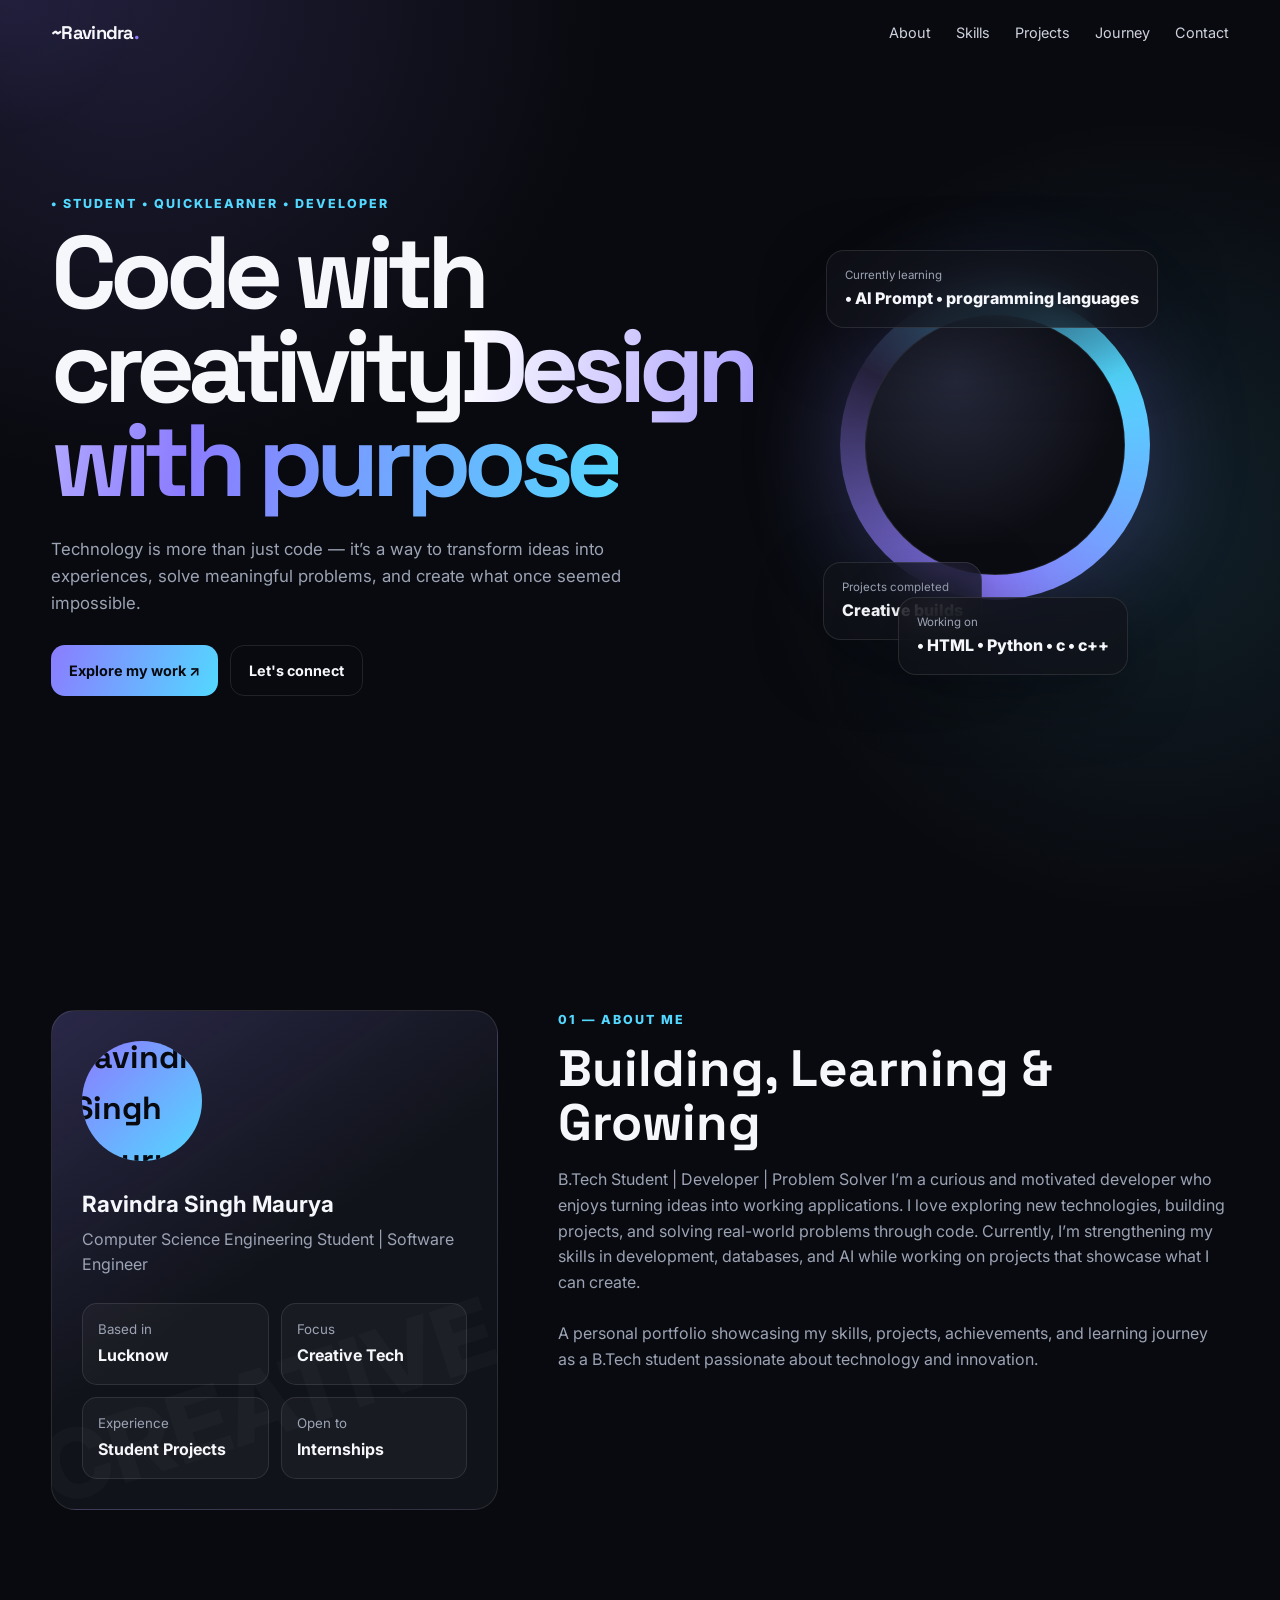
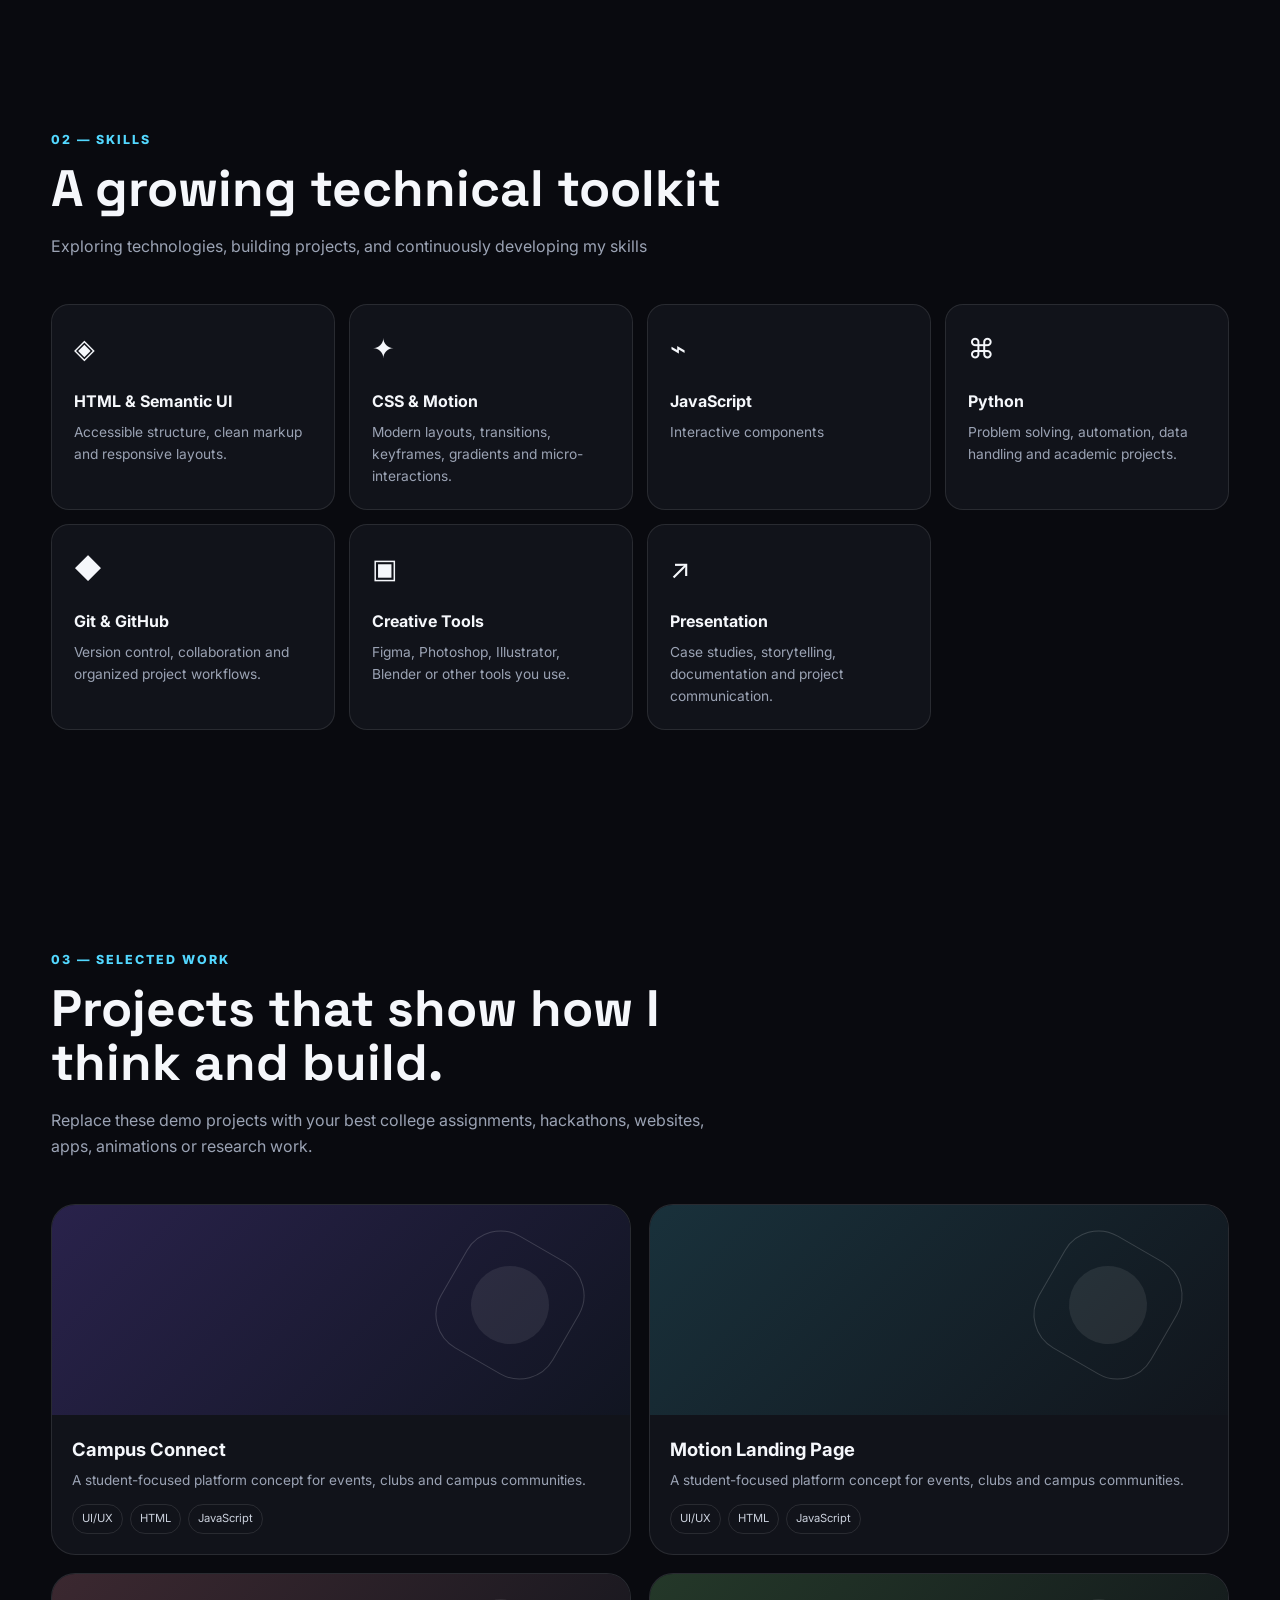
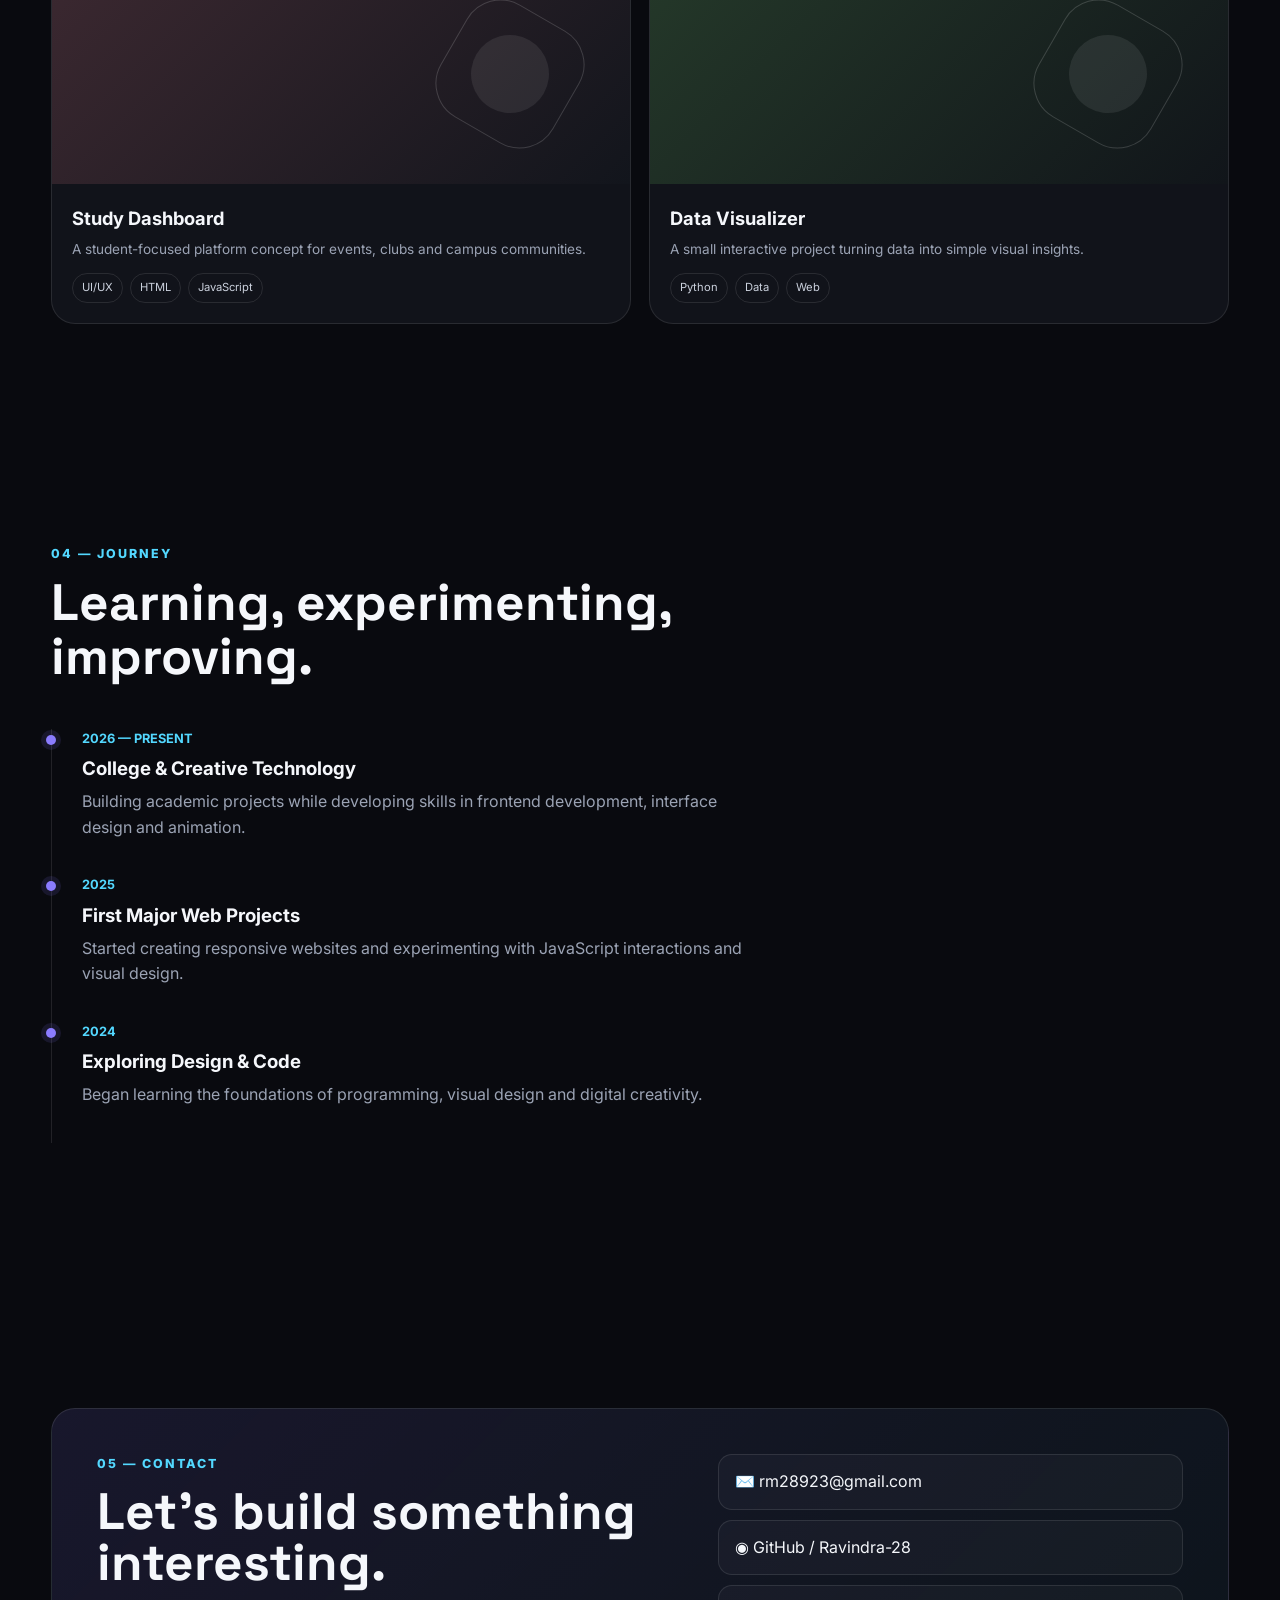
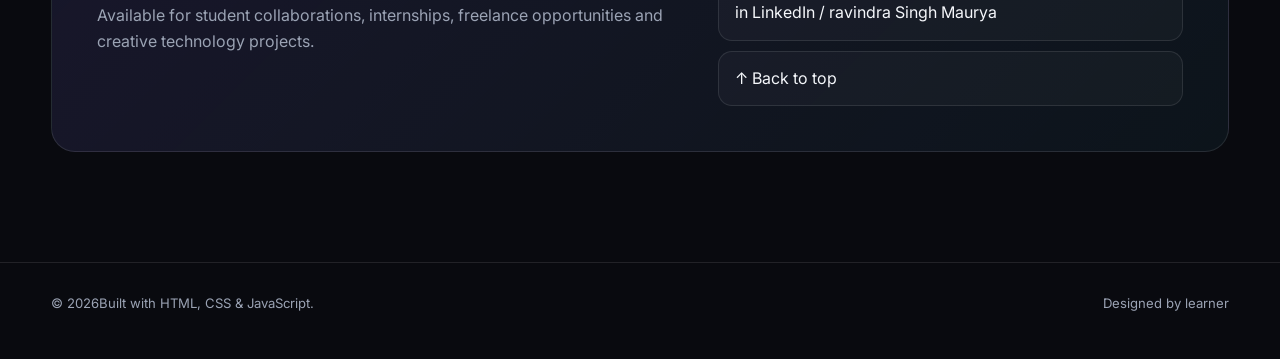
==== MY portfolio.html @ 59e57b1f "Add portfolio page and styles" ====
<!DOCTYPE html>
<html lang="en">
<head>
  <meta charset="UTF-8" />
  <meta name="viewport" content="width=device-width, initial-scale=1.0" />
  <meta name="description" content="Professional student portfolio — creative work, projects, skills, education and contact." />
  <title>~Ravindra</title>

  <!-- Google Fonts -->
  <link rel="preconnect" href="https://fonts.googleapis.com">
  <link rel="preconnect" href="https://fonts.gstatic.com" crossorigin>
  <link href="https://fonts.googleapis.com/css2?family=Inter:wght@400;500;600;700;800&family=Space+Grotesk:wght@500;600;700&display=swap" rel="stylesheet">
  <link rel="stylesheet" href="my_portfolio.css">
</head>

<body>
  <div class="cursor-glow" id="cursorGlow"></div>

  <header id="header">
    <div class="container">
      <nav>
        <a href="#home" class="logo">~Ravindra<span>.</span></a>

        <ul class="nav-links" id="navLinks">
          <li><a href="#about">About</a></li>
          <li><a href="#skills">Skills</a></li>
          <li><a href="#projects">Projects</a></li>
          <li><a href="#journey">Journey</a></li>
          <li><a href="#contact">Contact</a></li>
        </ul>

        <button class="menu-btn" id="menuBtn" aria-label="Open navigation">☰</button>
      </nav>
    </div>
  </header>

  <main>
    <!-- HERO -->
    <section class="hero section" id="home">
      <div class="container hero-grid">
        <div class="reveal">
          <div class="eyebrow">• Student • Quicklearner • Developer</div>
          <h1>Code with creativity<span class="gradient">Design with purpose</span></h1>
          <p class="hero-description">
           Technology is more than just code — 
           it’s a way to transform ideas into experiences, solve meaningful problems, and create what once seemed impossible.
          </p>
          <div class="buttons">
            <a href="#projects" class="btn primary">Explore my work ↗</a>
            <a href="#contact" class="btn">Let's connect</a>
          </div>
        </div>

        <div class="hero-art reveal">
          <div class="orb"></div>

          <div class="floating-card card-one">
            <div class="mini-label">Currently learning</div>
            <div class="mini-value">• AI Prompt • programming languages</div>
          </div>

          <div class="floating-card card-two">
            <div class="mini-label">Projects completed</div>
            <div class="mini-value">Creative builds</div>
          </div>

          <div class="floating-card card-three">
            <div class="mini-label">Working on</div>
            <div class="mini-value">• HTML • Python • c • c++</div>
          </div>
        </div>
      </div>
    </section>

    <!-- ABOUT -->
    <section class="section" id="about">
      <div class="container about-grid">
        <div class="profile-box reveal">
          <div class="avatar">
            <img class="profile-photo" src="portfolio.jpeg" alt="Ravindra Singh Maurya">
          </div>
          <h3>Ravindra Singh Maurya</h3>
          <p>Computer Science Engineering Student | Software Engineer</p>

          <div class="facts">
            <div class="fact">
              <small>Based in</small>
              <strong>Lucknow</strong>
            </div>
            <div class="fact">
              <small>Focus</small>
              <strong>Creative Tech</strong>
            </div>
            <div class="fact">
              <small>Experience</small>
              <strong>Student Projects</strong>
            </div>
            <div class="fact">
              <small>Open to</small>
              <strong>Internships</strong>
            </div>
          </div>
        </div>

        <div class="reveal">
          <div class="eyebrow">01 — About me</div>
          <h2 class="section-title">Building, Learning & Growing</h2>
          <p class="section-copy">
          B.Tech Student | Developer | Problem Solver
          
          I’m a curious and motivated developer who enjoys turning ideas into working applications.
          I love exploring new technologies, building projects, and solving real-world problems through code. 
          Currently, I’m strengthening my skills in development, databases, and 
          AI while working on projects that showcase what I can create.
          </p>
          <br>
          <p class="section-copy">
            A personal portfolio showcasing my skills, projects, achievements, and 
            learning journey as a B.Tech student passionate 
            about technology and innovation.
          </p>
        </div>
      </div>
    </section>

    <!-- SKILLS -->
    <section class="section" id="skills">
      <div class="container">
        <div class="reveal">
          <div class="eyebrow">02 — Skills</div>
          <h2 class="section-title">A growing technical toolkit</h2>
          <p class="section-copy">
           Exploring technologies, building projects, and continuously developing my skills 
          </p>
        </div>

        <div class="skills-grid">
          <div class="skill reveal">
            <div class="skill-icon">◈</div>
            <h3>HTML & Semantic UI</h3>
            <p>Accessible structure, clean markup and responsive layouts.</p>
          </div>
          <div class="skill reveal">
            <div class="skill-icon">✦</div>
            <h3>CSS & Motion</h3>
            <p>Modern layouts, transitions, keyframes, gradients and micro-interactions.</p>
          </div>
          <div class="skill reveal">
            <div class="skill-icon">⌁</div>
            <h3>JavaScript</h3>
            <p>Interactive components</p>
          </div>
          <div class="skill reveal">
            <div class="skill-icon">⌘</div>
            <h3>Python</h3>
            <p>Problem solving, automation, data handling and academic projects.</p>
          </div>
          <div class="skill reveal">
            <div class="skill-icon">◆</div>
            <h3>Git & GitHub</h3>
            <p>Version control, collaboration and organized project workflows.</p>
          </div>
          <div class="skill reveal">
            <div class="skill-icon">▣</div>
            <h3>Creative Tools</h3>
            <p>Figma, Photoshop, Illustrator, Blender or other tools you use.</p>
          </div>
          <div class="skill reveal">
            <div class="skill-icon">↗</div>
            <h3>Presentation</h3>
            <p>Case studies, storytelling, documentation and project communication.</p>
          </div>
        </div>
      </div>
    </section>

    <!-- PROJECTS -->
    <section class="section" id="projects">
      <div class="container">
        <div class="reveal">
          <div class="eyebrow">03 — Selected work</div>
          <h2 class="section-title">Projects that show how I think and build.</h2>
          <p class="section-copy">
            Replace these demo projects with your best college assignments,
            hackathons, websites, apps, animations or research work.
          </p>
        </div>

        <div class="projects">
          <a href="http://ai-study-assistant.site.je/?i=1" target="_blank" rel="noopener" class="project-link">
            <article class="project reveal">
              <div class="project-visual one"><div class="shape"></div></div>
              <div class="project-info">
                <h3>Campus Connect</h3>
                <p>A student-focused platform concept for events, clubs and campus communities.</p>
                <div class="tags"><span class="tag">UI/UX</span><span class="tag">HTML</span><span class="tag">JavaScript</span></div>
              </div>
            </article>
          </a>
          
          <a href="" target="_blank" rel="noopener" class="project-link">
            <article class="project reveal">
              <div class="project-visual two"><div class="shape"></div></div>
              <div class="project-info">
                <h3>Motion Landing Page</h3>
                <p>A student-focused platform concept for events, clubs and campus communities.</p>
                <div class="tags"><span class="tag">UI/UX</span><span class="tag">HTML</span><span class="tag">JavaScript</span></div>
              </div>
            </article>
          </a>

          <a href="" target="_blank" rel="noopener" class="project-link">
            <article class="project reveal">
              <div class="project-visual three"><div class="shape"></div></div>
              <div class="project-info">
                <h3>Study Dashboard</h3>
                <p>A student-focused platform concept for events, clubs and campus communities.</p>
                <div class="tags"><span class="tag">UI/UX</span><span class="tag">HTML</span><span class="tag">JavaScript</span></div>
              </div>
            </article>
          </a>

          <a href="" target="_blank" rel="noopener" class="project-link">
            <article class="project reveal">
              <div class="project-visual four"><div class="shape"></div></div>
              <div class="project-info">
                <h3>Data Visualizer</h3>
                <p>A small interactive project turning data into simple visual insights.</p>
                <div class="tags"><span class="tag">Python</span><span class="tag">Data</span><span class="tag">Web</span></div>
              </div>
            </article>
          </a>
      </div>
    </section>

    <!-- JOURNEY -->
    <section class="section" id="journey">
      <div class="container">
        <div class="reveal">
          <div class="eyebrow">04 — Journey</div>
          <h2 class="section-title">Learning, experimenting, improving.</h2>
        </div>
        
        <div class="timeline">
          <div class="timeline-item reveal">
            <div class="timeline-date">2026 — PRESENT</div>
            <h3>College & Creative Technology</h3>
            <p>Building academic projects while developing skills in frontend development, interface design and animation.</p>
          </div>
          <div class="timeline-item reveal">
            <div class="timeline-date">2025</div>
            <h3>First Major Web Projects</h3>
            <p>Started creating responsive websites and experimenting with JavaScript interactions and visual design.</p>
          </div>
          <div class="timeline-item reveal">
            <div class="timeline-date">2024</div>
            <h3>Exploring Design & Code</h3>
            <p>Began learning the foundations of programming, visual design and digital creativity.</p>
          </div>
        </div>
      </div>
    </section>

    <!-- CONTACT -->
    <section class="section" id="contact">
      <div class="container">
        <div class="contact-box reveal">
          <div>
            <div class="eyebrow">05 — Contact</div>
            <h3>Let's build something interesting.</h3>
            <p>
              Available for student collaborations, internships, freelance
              opportunities and creative technology projects.
            </p>
          </div>

          <div class="contact-links">
            <a class="contact-link" href="mailto:rm28923@gmail.com">✉️ rm28923@gmail.com</a>
            <a class="contact-link" href="https://github.com/Ravindra-28" target="_blank" rel="noopener">◉ GitHub / Ravindra-28</a>
            <a class="contact-link" href="https://linkedin.com/in/ravindra-singh-maurya-13386b411" target="_blank" rel="noopener">in LinkedIn / ravindra Singh Maurya</a>
            <a class="contact-link" href="#home">↑ Back to top</a>
          </div>
        </div>
      </div>
    </section>
  </main>

  <footer>
    <div class="container footer-row">
      <span>© <span id="year"></span>Built with HTML, CSS & JavaScript.</span>
      <span>Designed by learner</span>
    </div>
  </footer>

  <script>
    // Mobile navigation
    const menuBtn = document.getElementById("menuBtn");
    const navLinks = document.getElementById("navLinks");

    menuBtn.addEventListener("click", () => {
      navLinks.classList.toggle("open");
      menuBtn.textContent = navLinks.classList.contains("open") ? "✕" : "☰";
    });

    document.querySelectorAll(".nav-links a").forEach(link => {
      link.addEventListener("click", () => {
        navLinks.classList.remove("open");
        menuBtn.textContent = "☰";
      });
    });

    // Header glass effect
    const header = document.getElementById("header");
    window.addEventListener("scroll", () => {
      header.classList.toggle("scrolled", window.scrollY > 30);
    });

    // Scroll reveal animation
    const observer = new IntersectionObserver((entries) => {
      entries.forEach(entry => {
        if (entry.isIntersecting) {
          entry.target.classList.add("visible");
          observer.unobserve(entry.target);
        }
      });
    }, { threshold: 0.12 });

    document.querySelectorAll(".reveal").forEach(el => observer.observe(el));

    // Dynamic year
    document.getElementById("year").textContent = new Date().getFullYear();

    // Desktop cursor glow
    const glow = document.getElementById("cursorGlow");
    window.addEventListener("pointermove", (event) => {
      glow.style.left = event.clientX + "px";
      glow.style.top = event.clientY + "px";
    });
  </script>
</body>
</html>
---- my_portfolio.css ----
:root {
  --bg: #090a0f;
  --surface: #11131a;
  --surface-2: #171a23;
  --text: #f5f7fb;
  --muted: #9ba3b4;
  --line: rgba(255,255,255,.10);
  --accent: #8b7cff;
  --accent-2: #53d8ff;
  --max: 1180px;
  --radius: 24px;
  --shadow: 0 20px 70px rgba(0,0,0,.30);
}

* { box-sizing: border-box; margin: 0; padding: 0; }
html { scroll-behavior: smooth; }
body {
  font-family: Inter, sans-serif;
  background:
    radial-gradient(circle at 10% 0%, rgba(139,124,255,.16), transparent 30rem),
    radial-gradient(circle at 90% 10%, rgba(83,216,255,.11), transparent 25rem),
    var(--bg);
  color: var(--text);
  line-height: 1.6;
  overflow-x: hidden;
}

a { color: inherit; text-decoration: none; }
img { max-width: 100%; display: block; }
button { font: inherit; }

.container { width: min(92%, var(--max)); margin: auto; }
.section { padding: 110px 0; position: relative; }
.eyebrow {
  color: var(--accent-2);
  font-size: .78rem;
  font-weight: 800;
  letter-spacing: .16em;
  text-transform: uppercase;
  margin-bottom: 12px;
}
.section-title {
  font-family: "Space Grotesk", sans-serif;
  font-size: clamp(2rem, 4vw, 3.5rem);
  line-height: 1.05;
  max-width: 700px;
  margin-bottom: 18px;
}
.section-copy { color: var(--muted); max-width: 680px; }

/* NAV */
header {
  position: fixed;
  top: 0; left: 0; right: 0;
  z-index: 1000;
  padding: 18px 0;
  transition: .3s ease;
}
header.scrolled {
  background: rgba(9,10,15,.78);
  backdrop-filter: blur(18px);
  border-bottom: 1px solid var(--line);
}
nav {
  display: flex;
  align-items: center;
  justify-content: space-between;
  gap: 25px;
}
.logo {
  font-family: "Space Grotesk", sans-serif;
  font-size: 1.15rem;
  font-weight: 700;
  letter-spacing: -.04em;
}
.logo span { color: var(--accent); }
.nav-links {
  display: flex;
  gap: 25px;
  align-items: center;
  list-style: none;
}
.nav-links a {
  color: #cdd2dd;
  font-size: .9rem;
  transition: .25s;
}
.nav-links a:hover { color: white; }
.menu-btn {
  display: none;
  border: 1px solid var(--line);
  background: var(--surface);
  color: white;
  border-radius: 12px;
  padding: 8px 11px;
  cursor: pointer;
}

/* HERO */
.hero {
  min-height: 100vh;
  display: grid;
  place-items: center;
  padding-top: 100px;
  position: relative;
}
.hero-grid {
  display: grid;
  grid-template-columns: 1.15fr .85fr;
  gap: 70px;
  align-items: center;
}
.hero h1 {
  font-family: "Space Grotesk", sans-serif;
  font-size: clamp(3.2rem, 8vw, 7rem);
  line-height: .92;
  letter-spacing: -.07em;
  max-width: 800px;
}
.hero h1 .gradient {
  background: linear-gradient(100deg, #fff, var(--accent), var(--accent-2));
  -webkit-background-clip: text;
  background-clip: text;
  color: transparent;
}
.hero-description {
  color: var(--muted);
  max-width: 620px;
  font-size: 1.05rem;
  margin: 28px 0;
}
.buttons { display: flex; gap: 12px; flex-wrap: wrap; }
.btn {
  border: 1px solid var(--line);
  padding: 13px 18px;
  border-radius: 14px;
  display: inline-flex;
  align-items: center;
  gap: 9px;
  font-weight: 700;
  font-size: .9rem;
  transition: transform .25s, border .25s, background .25s;
}
.btn:hover { transform: translateY(-3px); border-color: rgba(255,255,255,.25); }
.btn.primary {
  color: #08090d;
  background: linear-gradient(110deg, var(--accent), var(--accent-2));
  border: 0;
}

.hero-art {
  min-height: 500px;
  position: relative;
  display: grid;
  place-items: center;
}
.orb {
  width: 310px; height: 310px;
  border-radius: 50%;
  background: conic-gradient(from 180deg, var(--accent), #28233f, var(--accent-2), var(--accent));
  filter: blur(.2px);
  box-shadow: 0 0 100px rgba(139,124,255,.25);
  animation: float 6s ease-in-out infinite;
}
.orb::after {
  content: "";
  position: absolute;
  inset: 25px;
  border-radius: 50%;
  background: radial-gradient(circle at 35% 25%, #25283a, #0c0d13 65%);
  border: 1px solid rgba(255,255,255,.08);
}
.floating-card {
  position: absolute;
  background: rgba(17,19,26,.72);
  backdrop-filter: blur(18px);
  border: 1px solid var(--line);
  box-shadow: var(--shadow);
  border-radius: 18px;
  padding: 15px 18px;
  animation: float 5s ease-in-out infinite reverse;
}
.card-one { top: 55px; right: 10px; }
.card-two { bottom: 55px; left: 0; animation-delay: 1s; }
.card-three { bottom: 20px; right: 40px; animation-delay: 2s; }
.mini-label { color: var(--muted); font-size: .72rem; }
.mini-value { font-weight: 800; margin-top: 2px; }

@keyframes float {
  0%,100% { transform: translateY(0) rotate(0deg); }
  50% { transform: translateY(-14px) rotate(1deg); }
}

/* ABOUT */
.about-grid {
  display: grid;
  grid-template-columns: .8fr 1.2fr;
  gap: 60px;
  align-items: start;
}
.profile-box {
  min-height: 410px;
  border-radius: var(--radius);
  border: 1px solid var(--line);
  background:
    linear-gradient(145deg, rgba(139,124,255,.2), transparent 50%),
    var(--surface);
  padding: 30px;
  position: relative;
  overflow: hidden;
}
.profile-box::before {
  content: "CREATIVE";
  position: absolute;
  font-size: 6rem;
  font-weight: 800;
  color: rgba(255,255,255,.025);
  transform: rotate(-18deg);
  bottom: 30px;
  left: -20px;
}
.avatar {
  width: 120px; height: 120px;
  border-radius: 50%;
  overflow: hidden;
  place-content: center;
  background: linear-gradient(135deg, var(--accent), var(--accent-2));
  display: grid;
  place-items: center;
  color: #090a0f;
  font-family: "Space Grotesk";
  font-size: 2rem;
  font-weight: 800;
  margin-bottom: 25px;
}
.profile-box h3 { font-size: 1.4rem; margin-bottom: 5px; }
.profile-box p { color: var(--muted); }
.facts {
  display: grid;
  grid-template-columns: repeat(2, 1fr);
  gap: 12px;
  margin-top: 25px;
}
.fact {
  padding: 15px;
  background: rgba(255,255,255,.035);
  border: 1px solid var(--line);
  border-radius: 15px;
}
.fact small { display: block; color: var(--muted); }
.fact strong { display: block; margin-top: 3px; }

/* SKILLS */
.skills-grid {
  display: grid;
  grid-template-columns: repeat(4, 1fr);
  gap: 14px;
  margin-top: 45px;
}
.skill {
  padding: 22px;
  border: 1px solid var(--line);
  background: var(--surface);
  border-radius: 18px;
  transition: .3s;
}
.skill:hover { transform: translateY(-6px); background: var(--surface-2); }
.skill-icon { font-size: 1.7rem; margin-bottom: 18px; }
.skill h3 { font-size: 1rem; margin-bottom: 7px; }
.skill p { color: var(--muted); font-size: .86rem; }

/* PROJECTS */
.projects {
  display: grid;
  grid-template-columns: repeat(2, 1fr);
  gap: 18px;
  margin-top: 45px;
}
.project {
  min-height: 330px;
  border-radius: var(--radius);
  overflow: hidden;
  border: 1px solid var(--line);
  background: var(--surface);
  position: relative;
  transition: .35s;
}
.project:hover { transform: translateY(-7px); }
.project-link {
  display: block;
  text-decoration: none;
  color: inherit;
  transition: .35s;
}
.project-link:hover .project {
  transform: translateY(-7px);
}
.project-visual {
  height: 210px;
  padding: 25px;
  position: relative;
  overflow: hidden;
  background: linear-gradient(135deg, #202339, #0e1119);
}
.project-visual.one { background: linear-gradient(135deg, #29224b, #111521); }
.project-visual.two { background: linear-gradient(135deg, #19313b, #11151c); }
.project-visual.three { background: linear-gradient(135deg, #3b2830, #12151c); }
.project-visual.four { background: linear-gradient(135deg, #243829, #11151a); }
.shape {
  position: absolute;
  width: 130px; height: 130px;
  border-radius: 30%;
  border: 1px solid rgba(255,255,255,.16);
  transform: rotate(30deg);
  right: 55px; top: 35px;
  animation: spin 13s linear infinite;
}
.shape::after {
  content: "";
  position: absolute;
  inset: 25px;
  border-radius: 50%;
  background: rgba(255,255,255,.08);
}
@keyframes spin { to { transform: rotate(390deg); } }
.project-info { padding: 20px; }
.project-info h3 { font-size: 1.15rem; margin-bottom: 5px; }
.project-info p { color: var(--muted); font-size: .85rem; }
.tags { display: flex; flex-wrap: wrap; gap: 7px; margin-top: 13px; }
.tag {
  font-size: .7rem;
  color: #cbd1dd;
  border: 1px solid var(--line);
  border-radius: 100px;
  padding: 5px 9px;
}

/* TIMELINE */
.timeline {
  margin-top: 45px;
  border-left: 1px solid var(--line);
  padding-left: 30px;
}
.timeline-item {
  position: relative;
  padding-bottom: 35px;
}
.timeline-item::before {
  content: "";
  width: 10px; height: 10px;
  border-radius: 50%;
  background: var(--accent);
  position: absolute;
  left: -36px;
  top: 6px;
  box-shadow: 0 0 0 5px rgba(139,124,255,.12);
}
.timeline-date { color: var(--accent-2); font-size: .8rem; font-weight: 700; }
.timeline-item h3 { margin: 5px 0; }
.timeline-item p { color: var(--muted); max-width: 680px; }

/* CONTACT */
.contact-box {
  margin-top: 45px;
  padding: 45px;
  border-radius: var(--radius);
  border: 1px solid var(--line);
  background: linear-gradient(135deg, rgba(139,124,255,.12), rgba(83,216,255,.05));
  display: grid;
  grid-template-columns: 1fr .8fr;
  gap: 40px;
}
.contact-box h3 {
  font-family: "Space Grotesk";
  font-size: clamp(2rem, 4vw, 3.5rem);
  line-height: 1;
  margin-bottom: 15px;
}
.contact-box p { color: var(--muted); }
.contact-links { display: grid; gap: 10px; align-content: center; }
.contact-link {
  padding: 14px 16px;
  border: 1px solid var(--line);
  border-radius: 14px;
  background: rgba(255,255,255,.03);
  transition: .25s;
}
.contact-link:hover { background: rgba(255,255,255,.07); transform: translateX(5px); }

footer {
  padding: 30px 0 45px;
  border-top: 1px solid var(--line);
  color: var(--muted);
  font-size: .82rem;
}
.footer-row { display: flex; justify-content: space-between; gap: 20px; }

/* SCROLL REVEAL */
.reveal {
  opacity: 0;
  transform: translateY(28px);
  transition: opacity .8s ease, transform .8s ease;
}
.reveal.visible { opacity: 1; transform: translateY(0); }

/* CURSOR GLOW */
.cursor-glow {
  position: fixed;
  width: 300px; height: 300px;
  border-radius: 50%;
  pointer-events: none;
  background: radial-gradient(circle, rgba(139,124,255,.08), transparent 65%);
  transform: translate(-50%, -50%);
  z-index: -1;
}

@media (max-width: 900px) {
  .hero-grid, .about-grid, .contact-box { grid-template-columns: 1fr; }
  .hero-art { min-height: 390px; }
  .skills-grid { grid-template-columns: repeat(2, 1fr); }
  .projects { grid-template-columns: 1fr; }
}

@media (max-width: 650px) {
  .section { padding: 75px 0; }
  .nav-links {
    display: none;
    position: absolute;
    top: 70px; left: 4%;
    width: 92%;
    flex-direction: column;
    align-items: stretch;
    padding: 18px;
    border: 1px solid var(--line);
    background: rgba(17,19,26,.96);
    backdrop-filter: blur(20px);
    border-radius: 18px;
  }
  .nav-links.open { display: flex; }
  .nav-links a { padding: 10px; }
  .menu-btn { display: block; }
  .hero h1 { font-size: 3.4rem; }
  .orb { width: 230px; height: 230px; }
  .skills-grid { grid-template-columns: 1fr; }
  .facts { grid-template-columns: 1fr; }
  .contact-box { padding: 28px; }
  .footer-row { flex-direction: column; }
}
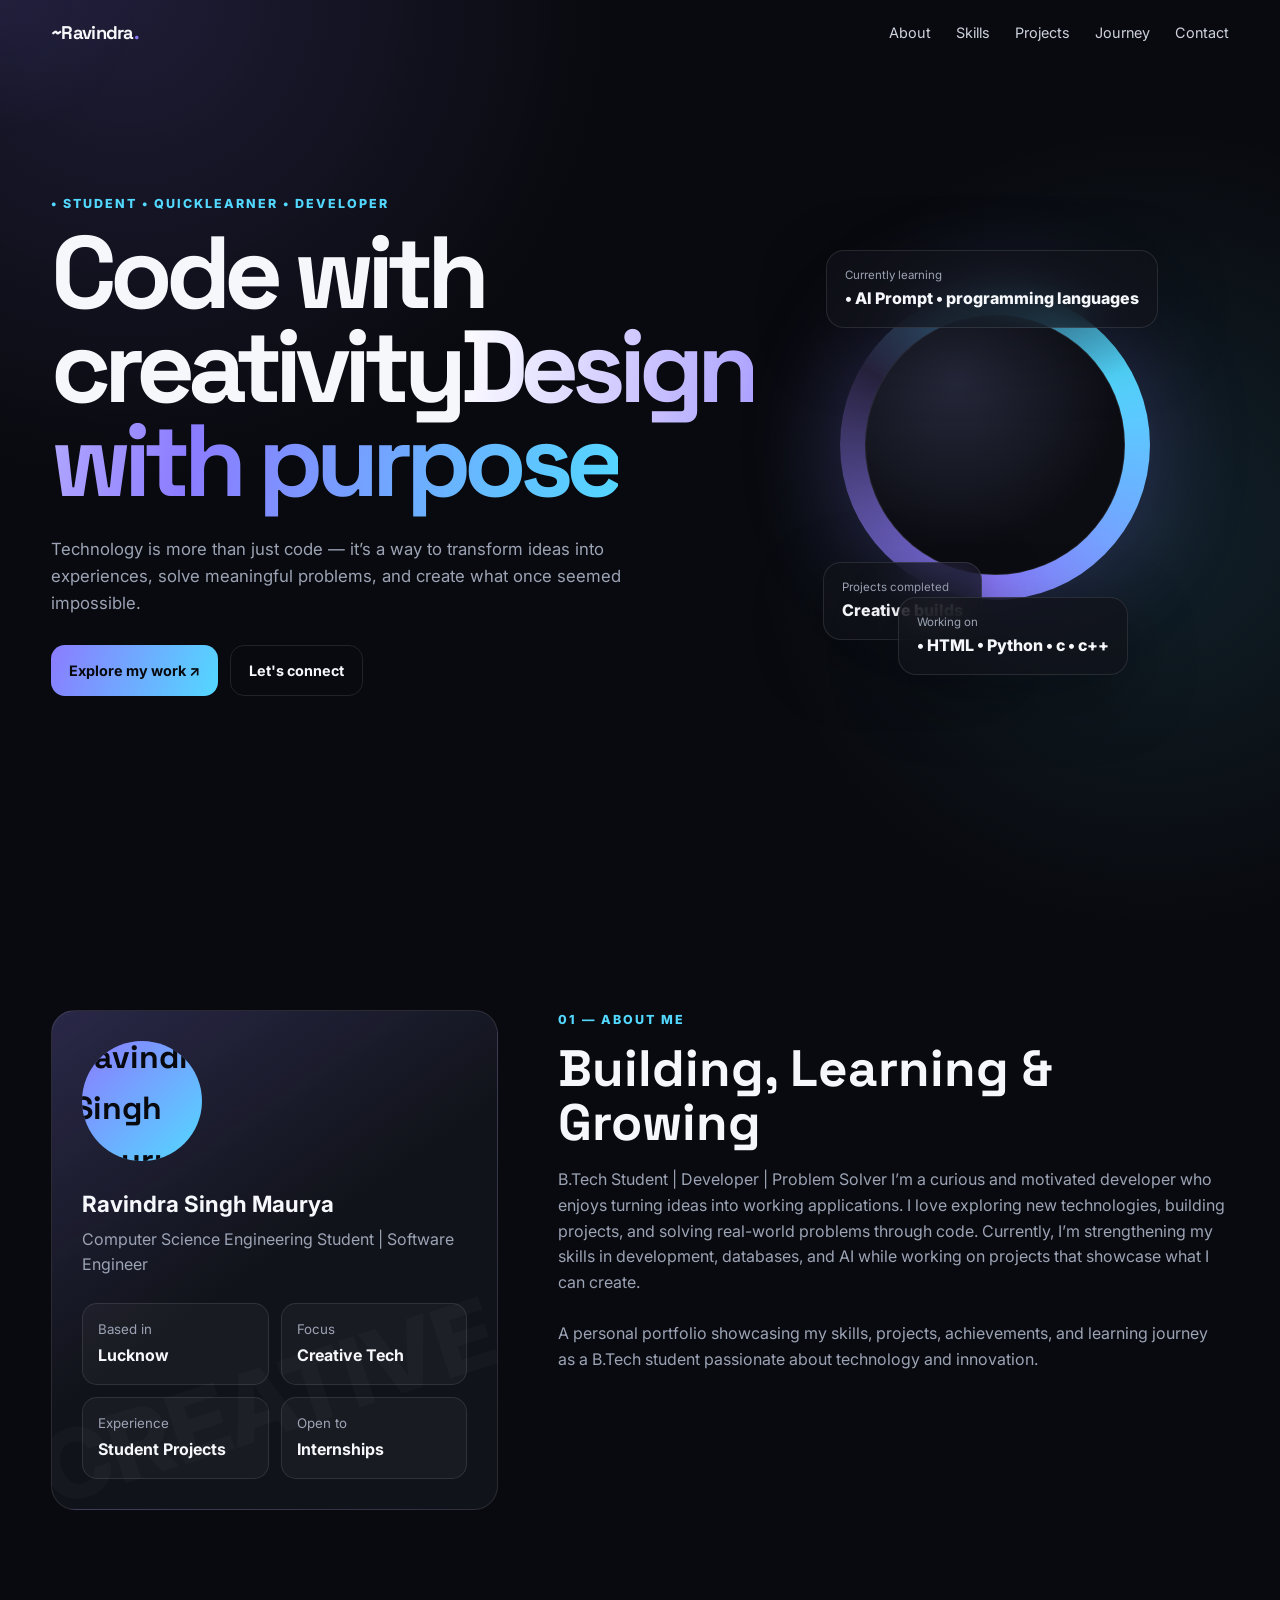
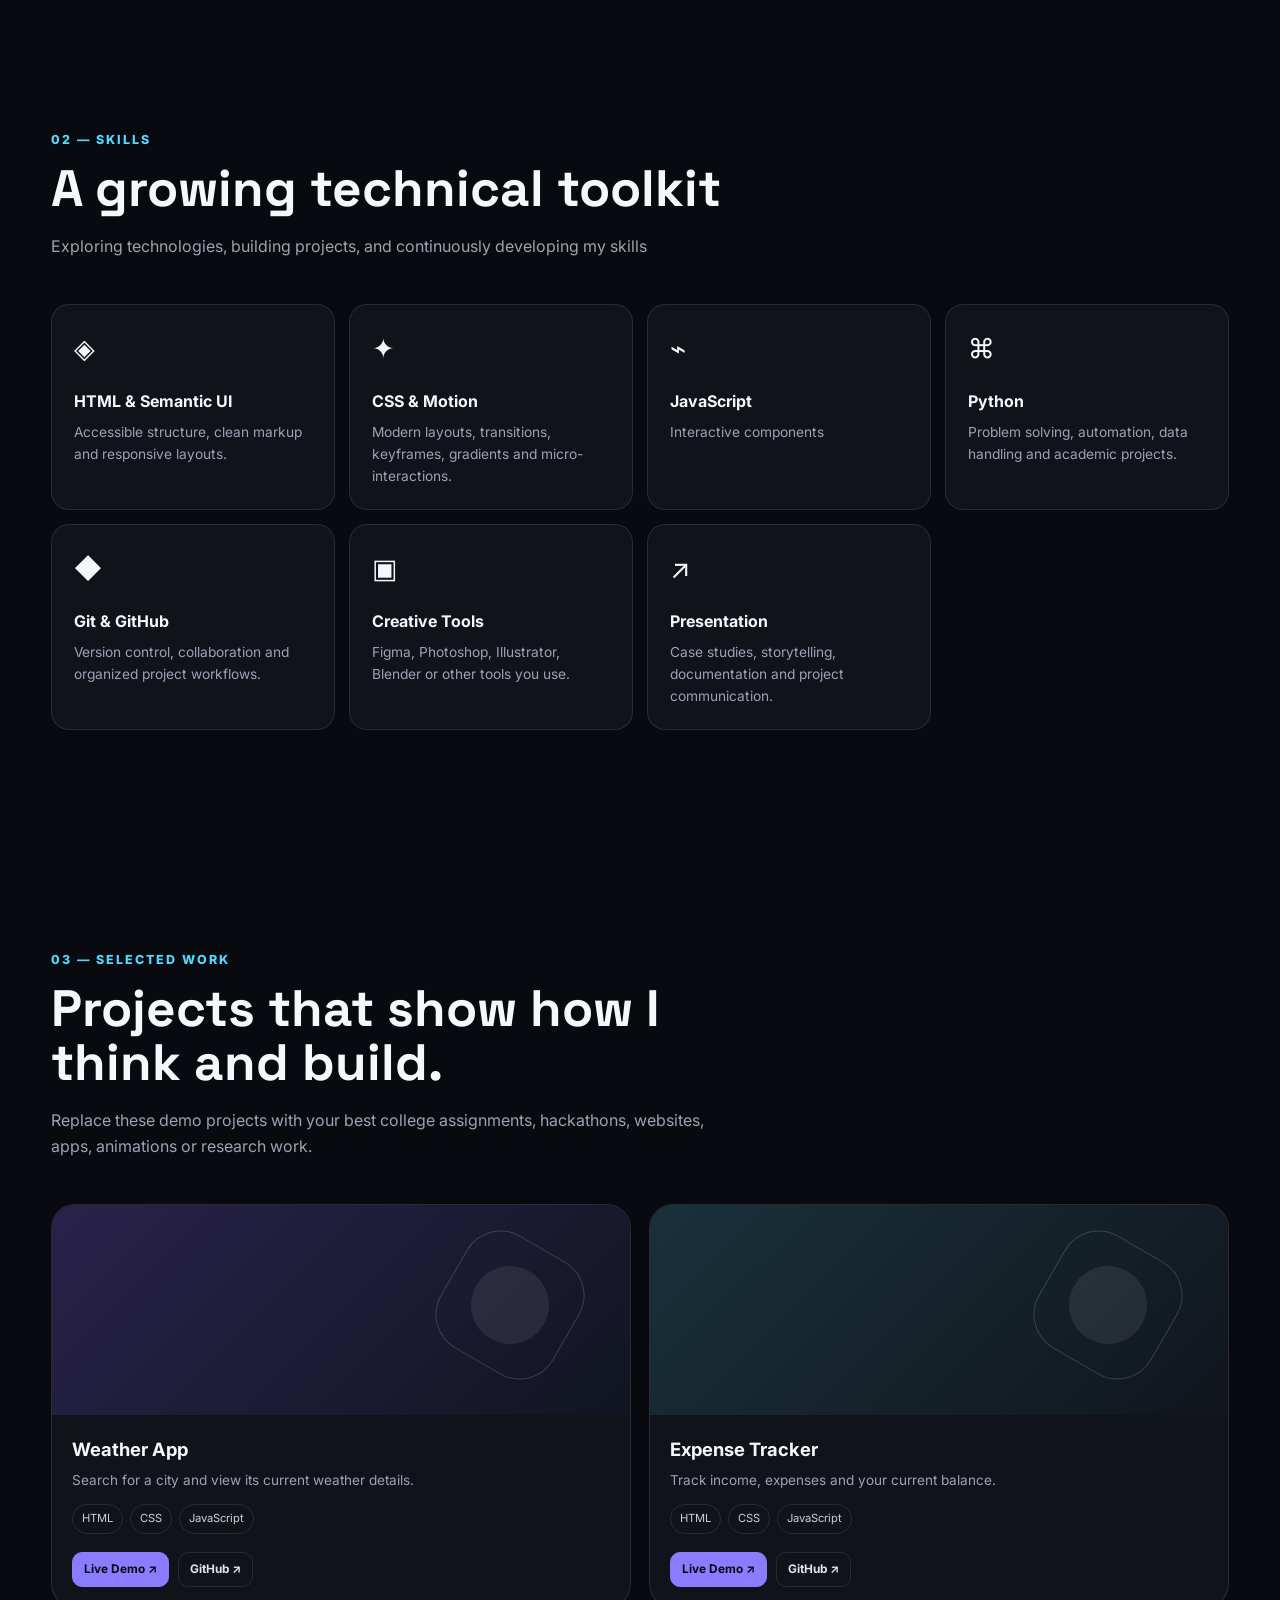
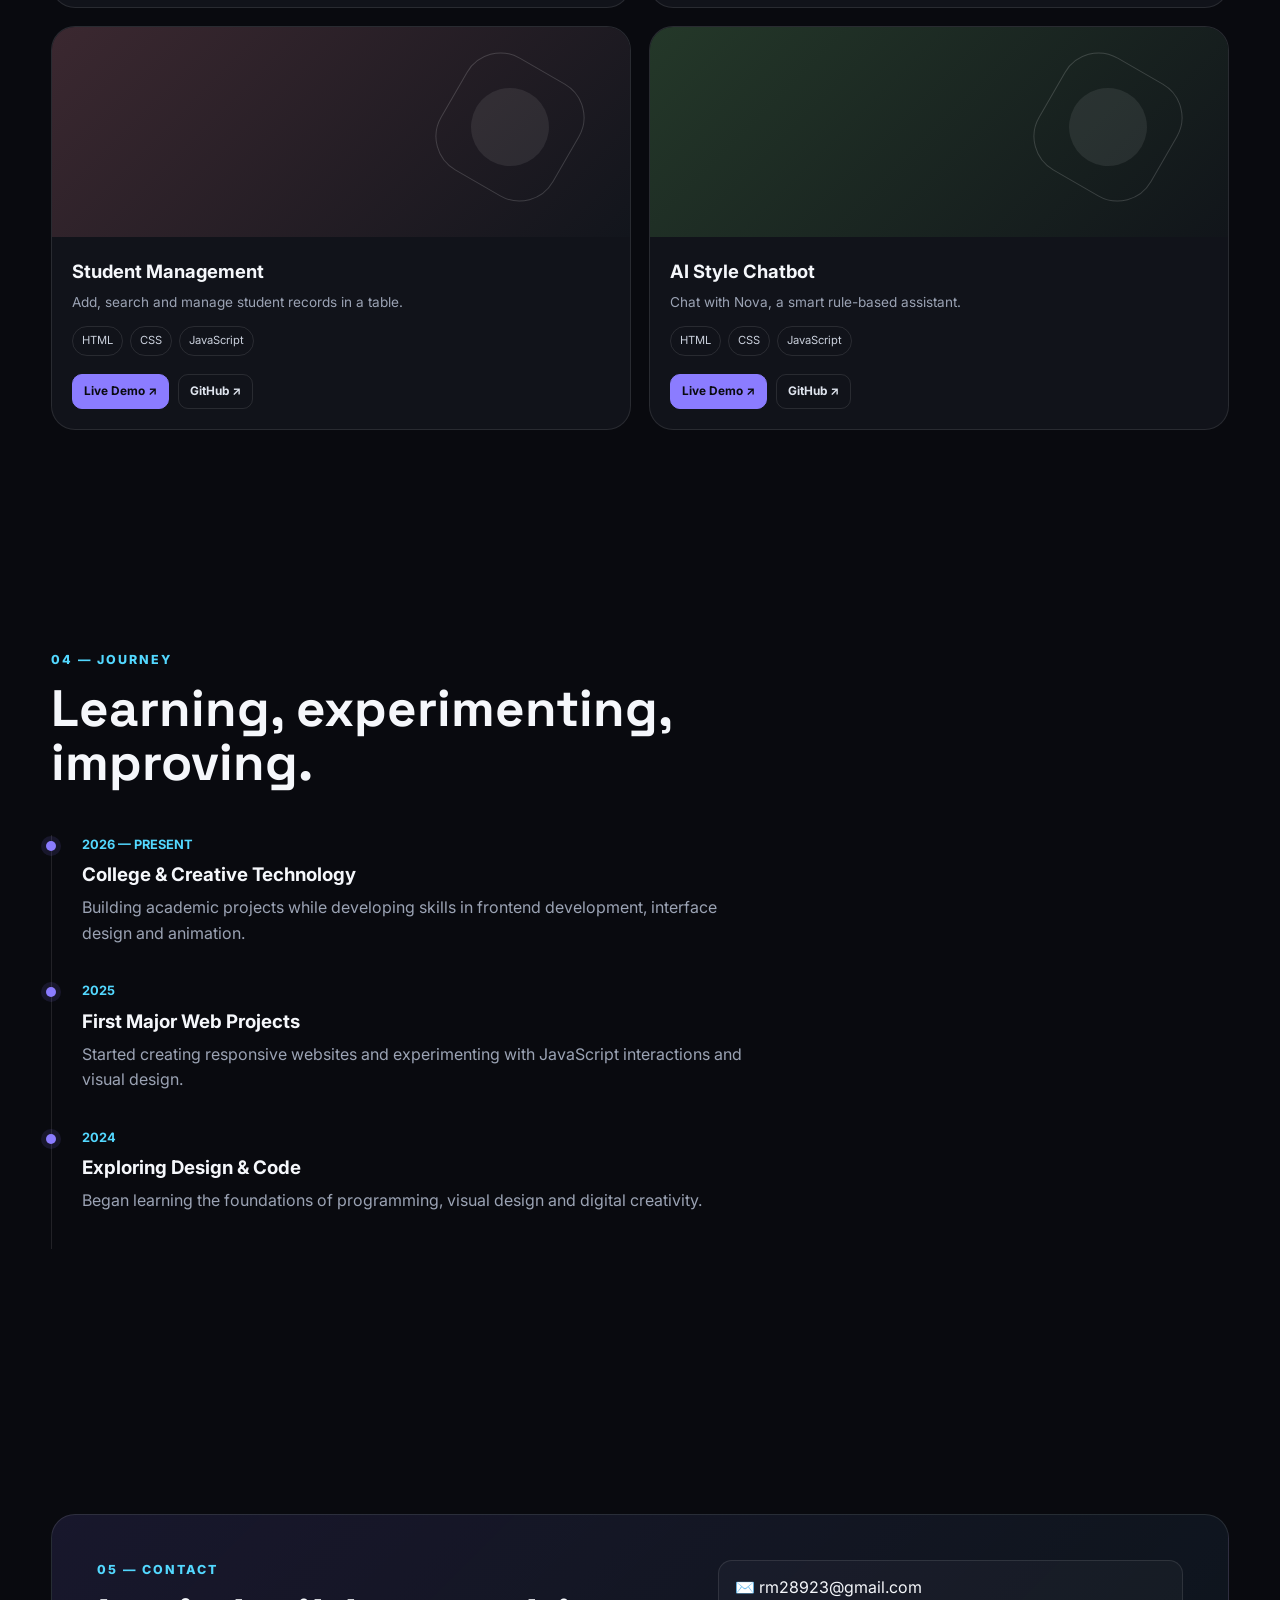
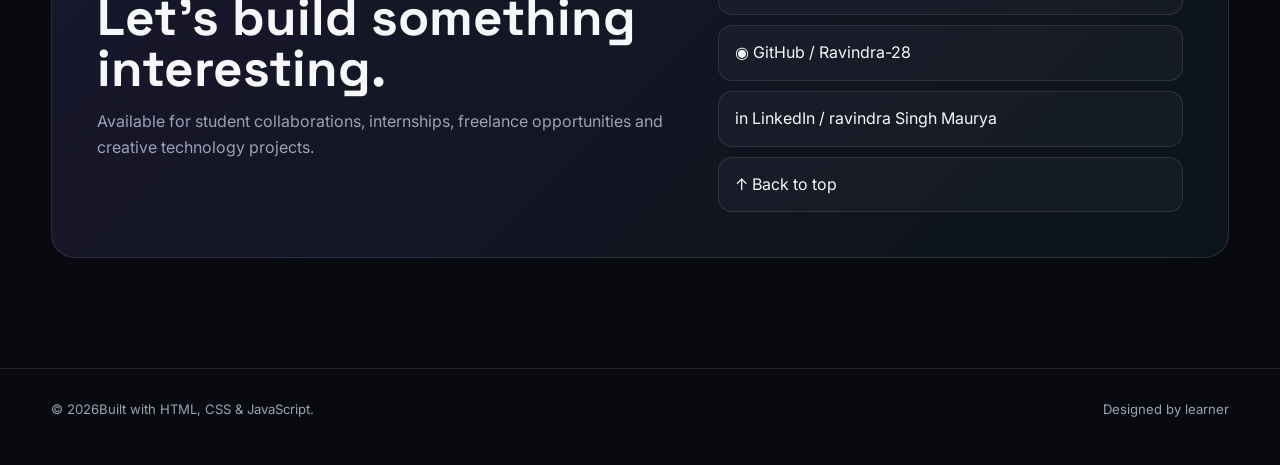
==== commit 951501e1: "Add assignment projects to portfolio" ====
--- a/MY portfolio.html
+++ b/MY portfolio.html
@@ -187,49 +187,57 @@
         </div>
 
         <div class="projects">
-          <a href="http://ai-study-assistant.site.je/?i=1" target="_blank" rel="noopener" class="project-link">
-            <article class="project reveal">
-              <div class="project-visual one"><div class="shape"></div></div>
-              <div class="project-info">
-                <h3>Campus Connect</h3>
-                <p>A student-focused platform concept for events, clubs and campus communities.</p>
-                <div class="tags"><span class="tag">UI/UX</span><span class="tag">HTML</span><span class="tag">JavaScript</span></div>
+          <article class="project reveal">
+            <div class="project-visual one"><div class="shape"></div></div>
+            <div class="project-info">
+              <h3>Weather App</h3>
+              <p>Search for a city and view its current weather details.</p>
+              <div class="tags"><span class="tag">HTML</span><span class="tag">CSS</span><span class="tag">JavaScript</span></div>
+              <div class="project-actions">
+                <a href="assigmesnt/01-weather-app/index.html" target="_blank" rel="noopener" class="project-action primary-action">Live Demo ↗</a>
+                <a href="https://github.com/Ravindra-28" target="_blank" rel="noopener" class="project-action">GitHub ↗</a>
               </div>
-            </article>
-          </a>
-          
-          <a href="" target="_blank" rel="noopener" class="project-link">
-            <article class="project reveal">
-              <div class="project-visual two"><div class="shape"></div></div>
-              <div class="project-info">
-                <h3>Motion Landing Page</h3>
-                <p>A student-focused platform concept for events, clubs and campus communities.</p>
-                <div class="tags"><span class="tag">UI/UX</span><span class="tag">HTML</span><span class="tag">JavaScript</span></div>
+            </div>
+          </article>
+
+          <article class="project reveal">
+            <div class="project-visual two"><div class="shape"></div></div>
+            <div class="project-info">
+              <h3>Expense Tracker</h3>
+              <p>Track income, expenses and your current balance.</p>
+              <div class="tags"><span class="tag">HTML</span><span class="tag">CSS</span><span class="tag">JavaScript</span></div>
+              <div class="project-actions">
+                <a href="assigmesnt/02-expense-tracker/index.html" target="_blank" rel="noopener" class="project-action primary-action">Live Demo ↗</a>
+                <a href="https://github.com/Ravindra-28" target="_blank" rel="noopener" class="project-action">GitHub ↗</a>
               </div>
-            </article>
-          </a>
-
-          <a href="" target="_blank" rel="noopener" class="project-link">
-            <article class="project reveal">
-              <div class="project-visual three"><div class="shape"></div></div>
-              <div class="project-info">
-                <h3>Study Dashboard</h3>
-                <p>A student-focused platform concept for events, clubs and campus communities.</p>
-                <div class="tags"><span class="tag">UI/UX</span><span class="tag">HTML</span><span class="tag">JavaScript</span></div>
+            </div>
+          </article>
+
+          <article class="project reveal">
+            <div class="project-visual three"><div class="shape"></div></div>
+            <div class="project-info">
+              <h3>Student Management</h3>
+              <p>Add, search and manage student records in a table.</p>
+              <div class="tags"><span class="tag">HTML</span><span class="tag">CSS</span><span class="tag">JavaScript</span></div>
+              <div class="project-actions">
+                <a href="assigmesnt/03-student-management/index.html" target="_blank" rel="noopener" class="project-action primary-action">Live Demo ↗</a>
+                <a href="https://github.com/Ravindra-28" target="_blank" rel="noopener" class="project-action">GitHub ↗</a>
               </div>
-            </article>
-          </a>
-
-          <a href="" target="_blank" rel="noopener" class="project-link">
-            <article class="project reveal">
-              <div class="project-visual four"><div class="shape"></div></div>
-              <div class="project-info">
-                <h3>Data Visualizer</h3>
-                <p>A small interactive project turning data into simple visual insights.</p>
-                <div class="tags"><span class="tag">Python</span><span class="tag">Data</span><span class="tag">Web</span></div>
+            </div>
+          </article>
+
+          <article class="project reveal">
+            <div class="project-visual four"><div class="shape"></div></div>
+            <div class="project-info">
+              <h3>AI Style Chatbot</h3>
+              <p>Chat with Nova, a smart rule-based assistant.</p>
+              <div class="tags"><span class="tag">HTML</span><span class="tag">CSS</span><span class="tag">JavaScript</span></div>
+              <div class="project-actions">
+                <a href="assigmesnt/04-ai-chatbot/index.html" target="_blank" rel="noopener" class="project-action primary-action">Live Demo ↗</a>
+                <a href="https://github.com/Ravindra-28" target="_blank" rel="noopener" class="project-action">GitHub ↗</a>
               </div>
-            </article>
-          </a>
+            </div>
+          </article>
       </div>
     </section>
 
--- a/my_portfolio.css
+++ b/my_portfolio.css
@@ -286,15 +286,7 @@
   transition: .35s;
 }
 .project:hover { transform: translateY(-7px); }
-.project-link {
-  display: block;
-  text-decoration: none;
-  color: inherit;
-  transition: .35s;
-}
-.project-link:hover .project {
-  transform: translateY(-7px);
-}
+.project-link { display: block; color: inherit; }
 .project-visual {
   height: 210px;
   padding: 25px;
@@ -334,6 +326,18 @@
   border-radius: 100px;
   padding: 5px 9px;
 }
+.project-actions { display: flex; gap: 9px; flex-wrap: wrap; margin-top: 18px; }
+.project-action {
+  border: 1px solid var(--line);
+  border-radius: 10px;
+  padding: 7px 11px;
+  color: #dfe4ee;
+  font-size: .74rem;
+  font-weight: 700;
+  transition: .25s;
+}
+.project-action:hover { border-color: var(--accent-2); color: white; transform: translateY(-2px); }
+.project-action.primary-action { background: var(--accent); border-color: var(--accent); color: #090a0f; }
 
 /* TIMELINE */
 .timeline {
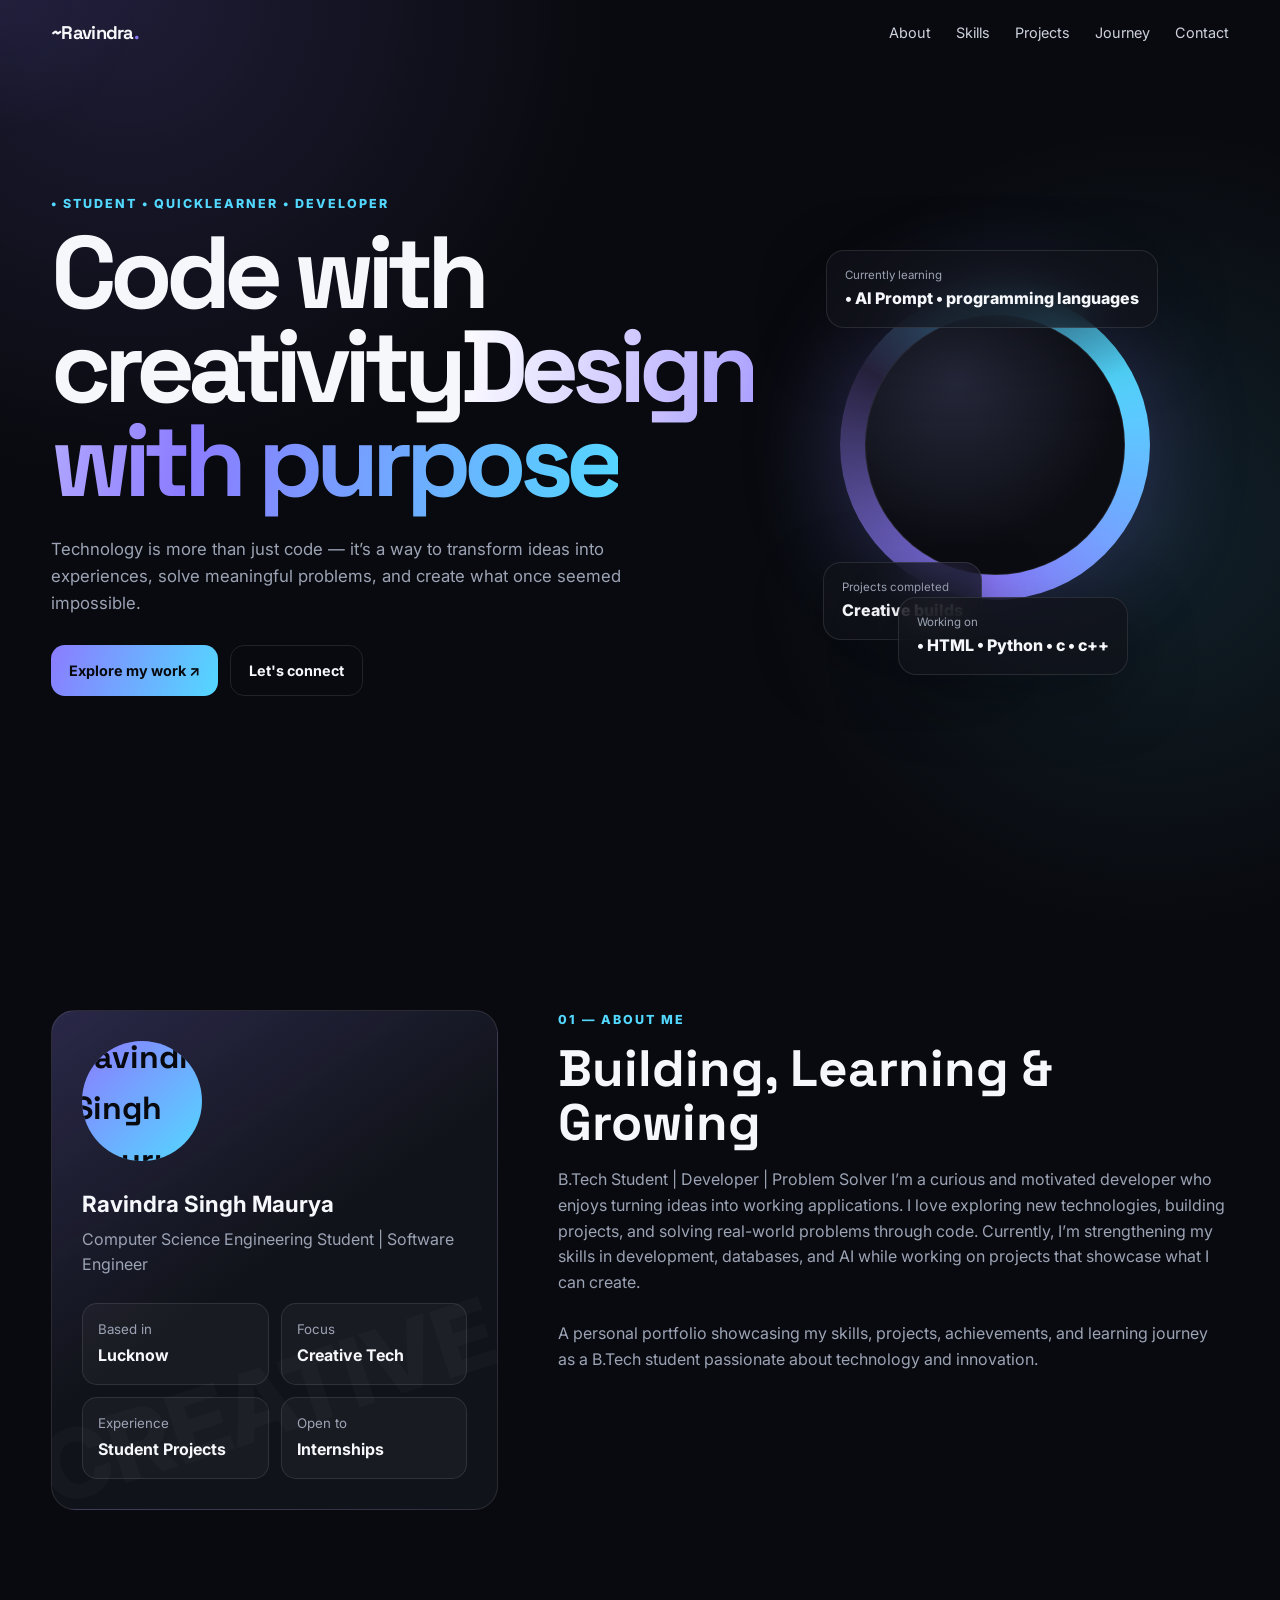
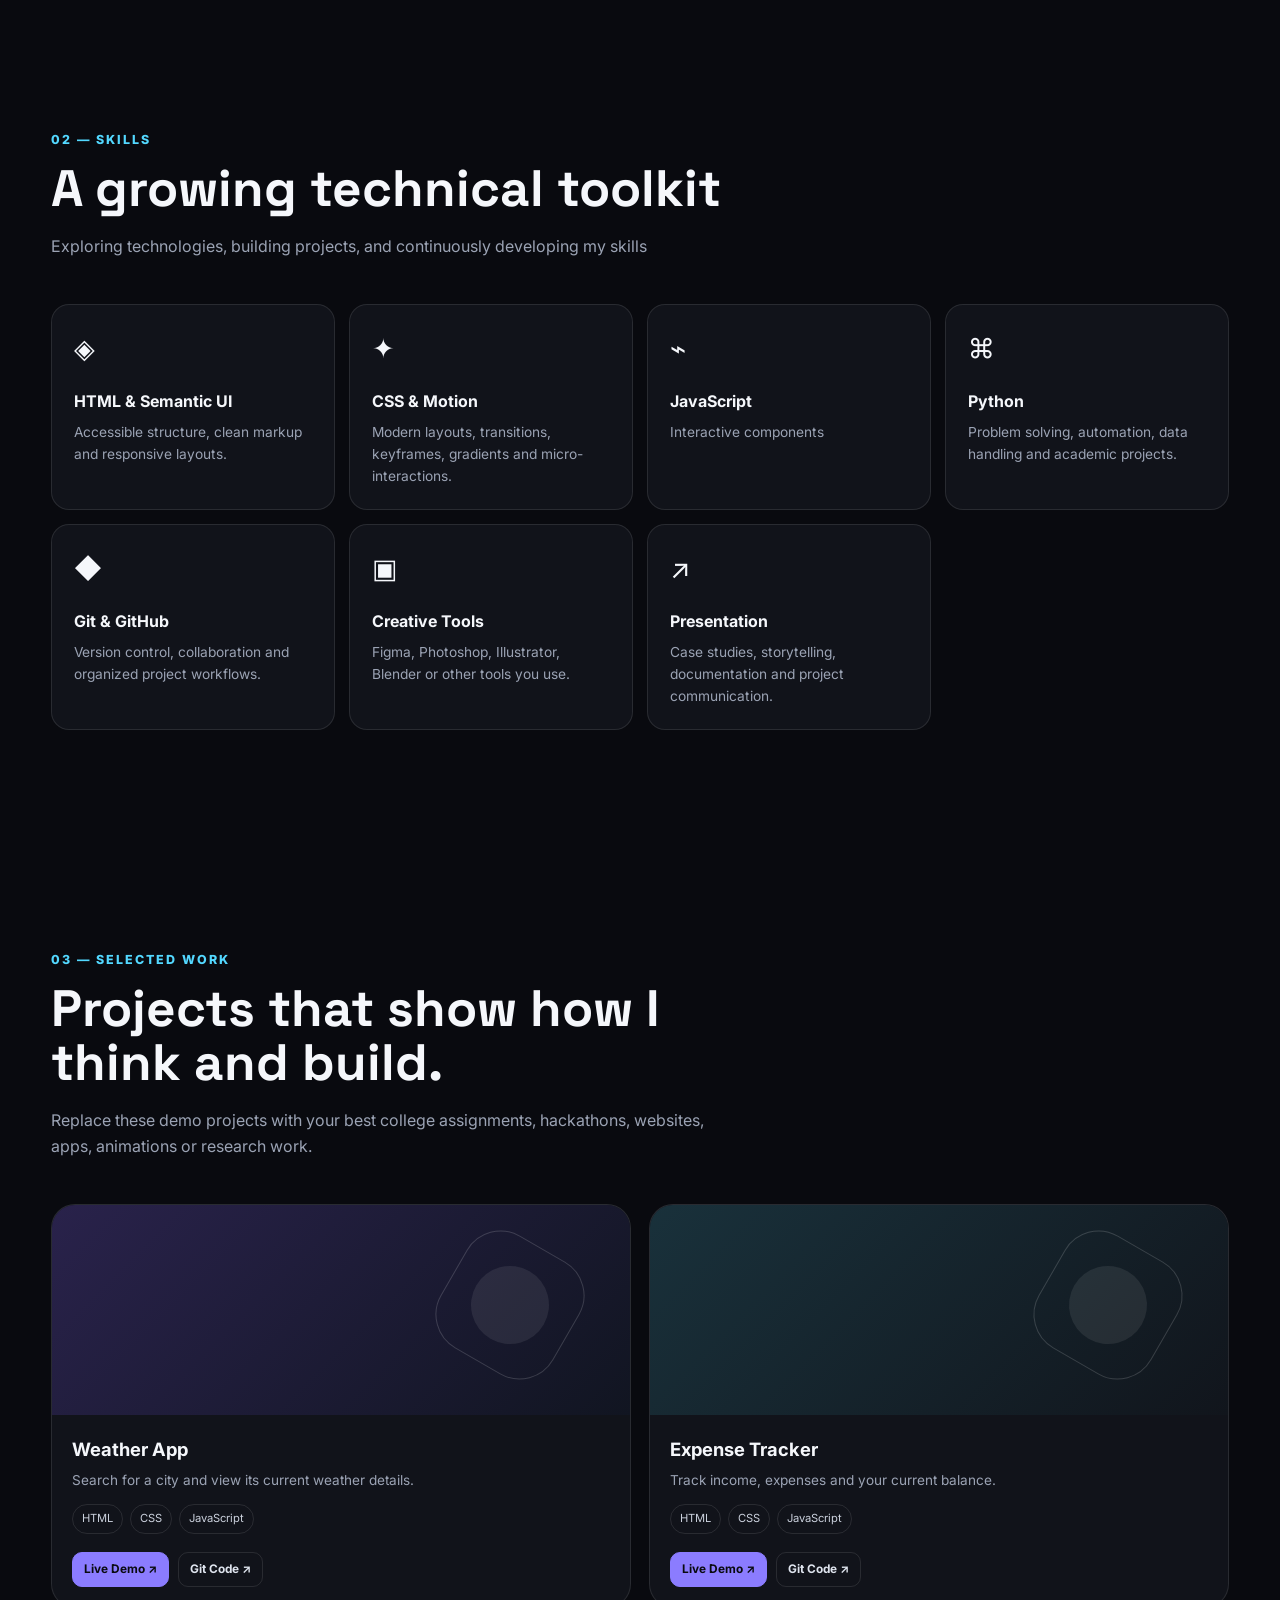
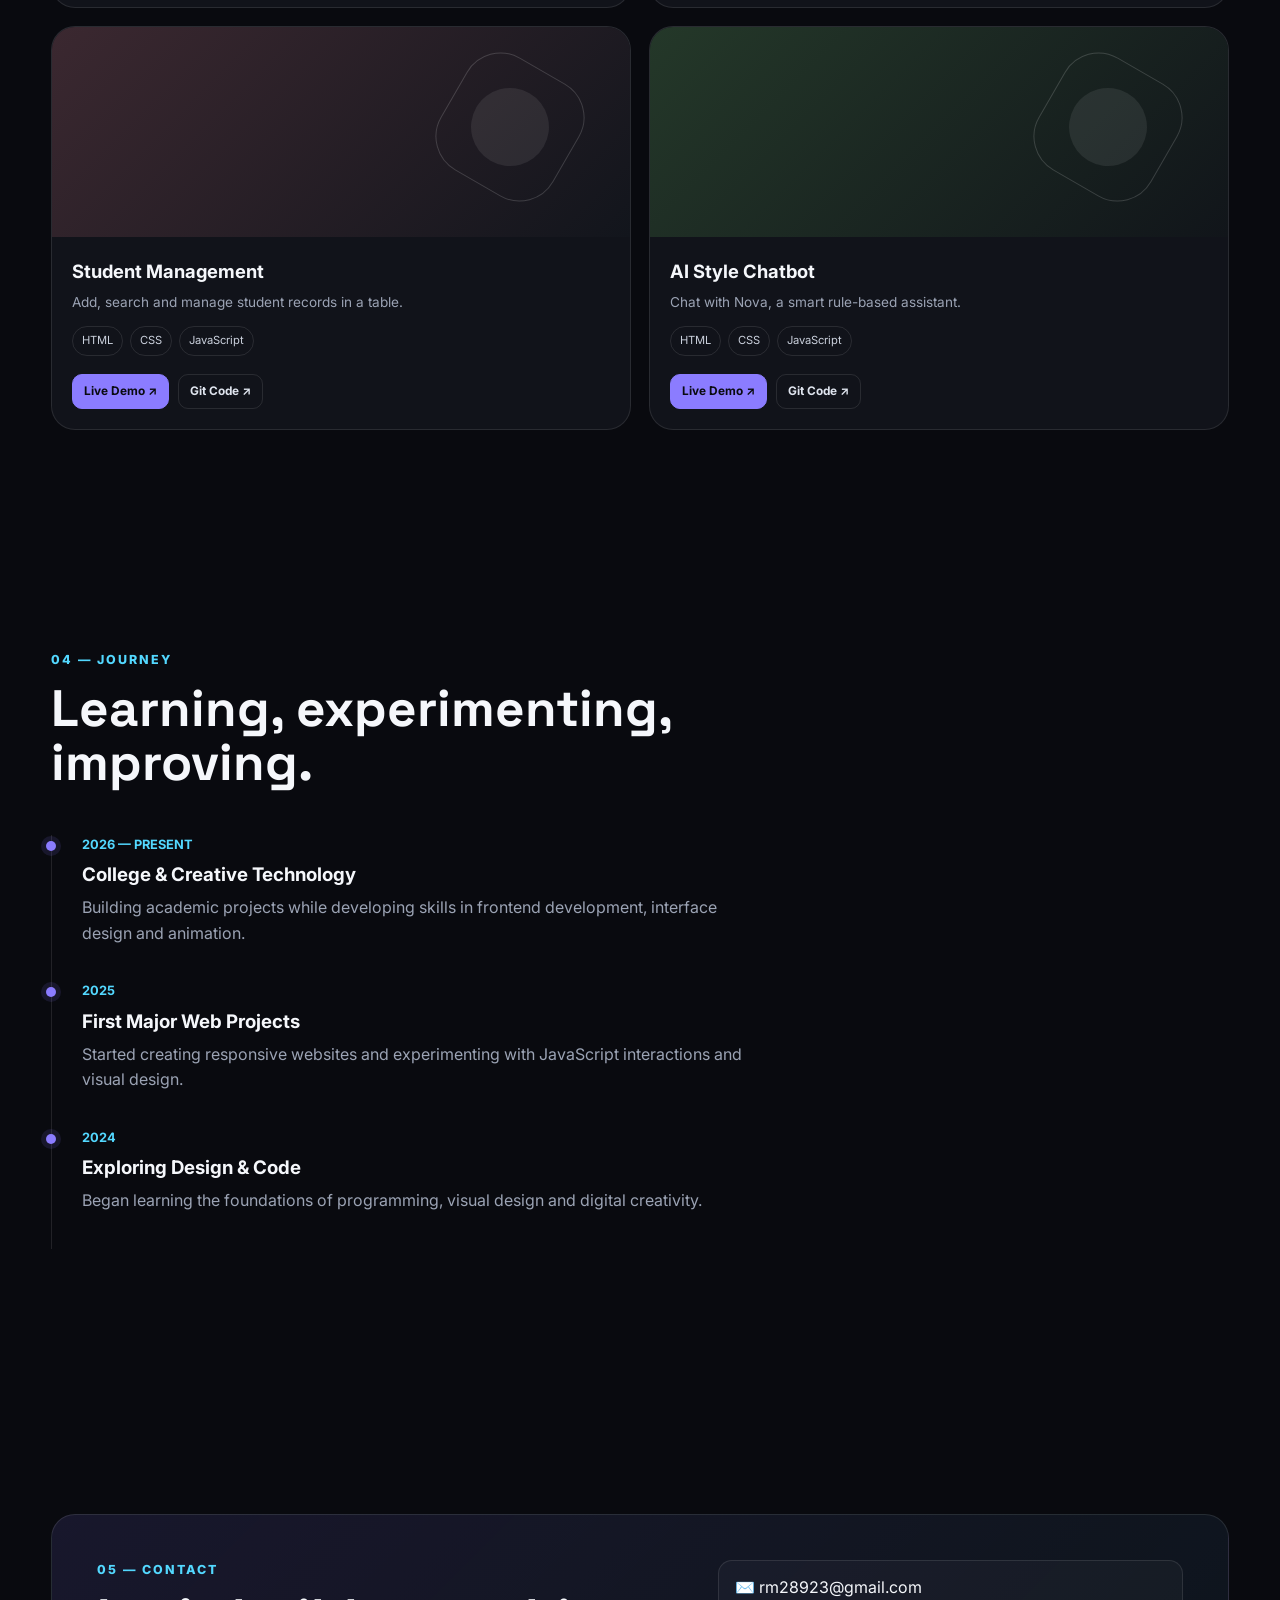
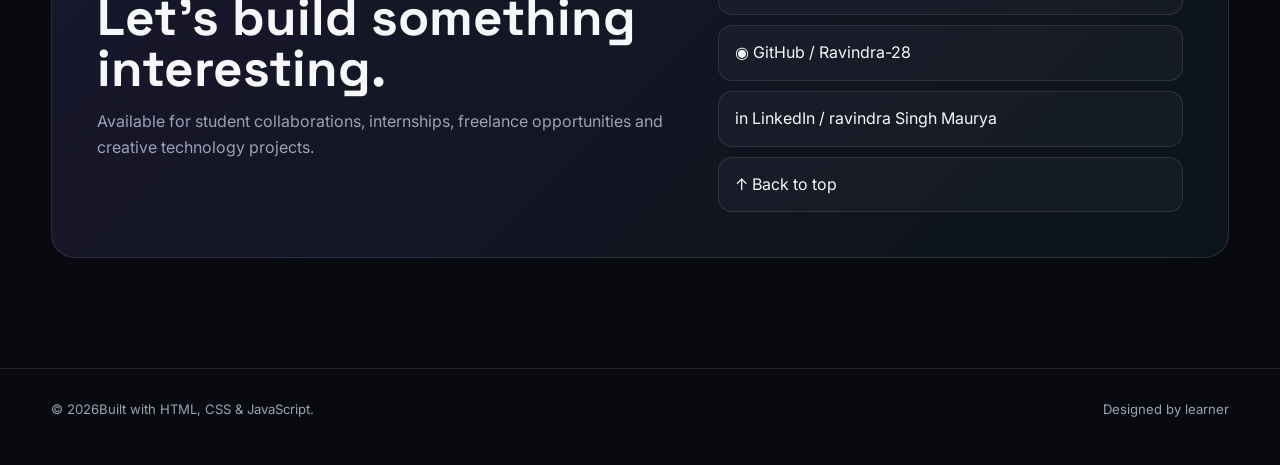
==== commit ff559a76: "Link portfolio cards to project source files" ====
--- a/MY portfolio.html
+++ b/MY portfolio.html
@@ -195,7 +195,7 @@
               <div class="tags"><span class="tag">HTML</span><span class="tag">CSS</span><span class="tag">JavaScript</span></div>
               <div class="project-actions">
                 <a href="assigmesnt/01-weather-app/index.html" target="_blank" rel="noopener" class="project-action primary-action">Live Demo ↗</a>
-                <a href="https://github.com/Ravindra-28" target="_blank" rel="noopener" class="project-action">GitHub ↗</a>
+                <a href="https://github.com/Ravindra-28/College_projects/blob/main/assigmesnt/01-weather-app/index.html" target="_blank" rel="noopener" class="project-action">Git Code ↗</a>
               </div>
             </div>
           </article>
@@ -208,7 +208,7 @@
               <div class="tags"><span class="tag">HTML</span><span class="tag">CSS</span><span class="tag">JavaScript</span></div>
               <div class="project-actions">
                 <a href="assigmesnt/02-expense-tracker/index.html" target="_blank" rel="noopener" class="project-action primary-action">Live Demo ↗</a>
-                <a href="https://github.com/Ravindra-28" target="_blank" rel="noopener" class="project-action">GitHub ↗</a>
+                <a href="https://github.com/Ravindra-28/College_projects/blob/main/assigmesnt/02-expense-tracker/index.html" target="_blank" rel="noopener" class="project-action">Git Code ↗</a>
               </div>
             </div>
           </article>
@@ -221,7 +221,7 @@
               <div class="tags"><span class="tag">HTML</span><span class="tag">CSS</span><span class="tag">JavaScript</span></div>
               <div class="project-actions">
                 <a href="assigmesnt/03-student-management/index.html" target="_blank" rel="noopener" class="project-action primary-action">Live Demo ↗</a>
-                <a href="https://github.com/Ravindra-28" target="_blank" rel="noopener" class="project-action">GitHub ↗</a>
+                <a href="https://github.com/Ravindra-28/College_projects/blob/main/assigmesnt/03-student-management/index.html" target="_blank" rel="noopener" class="project-action">Git Code ↗</a>
               </div>
             </div>
           </article>
@@ -234,7 +234,7 @@
               <div class="tags"><span class="tag">HTML</span><span class="tag">CSS</span><span class="tag">JavaScript</span></div>
               <div class="project-actions">
                 <a href="assigmesnt/04-ai-chatbot/index.html" target="_blank" rel="noopener" class="project-action primary-action">Live Demo ↗</a>
-                <a href="https://github.com/Ravindra-28" target="_blank" rel="noopener" class="project-action">GitHub ↗</a>
+                <a href="https://github.com/Ravindra-28/College_projects/blob/main/assigmesnt/04-ai-chatbot/index.html" target="_blank" rel="noopener" class="project-action">Git Code ↗</a>
               </div>
             </div>
           </article>
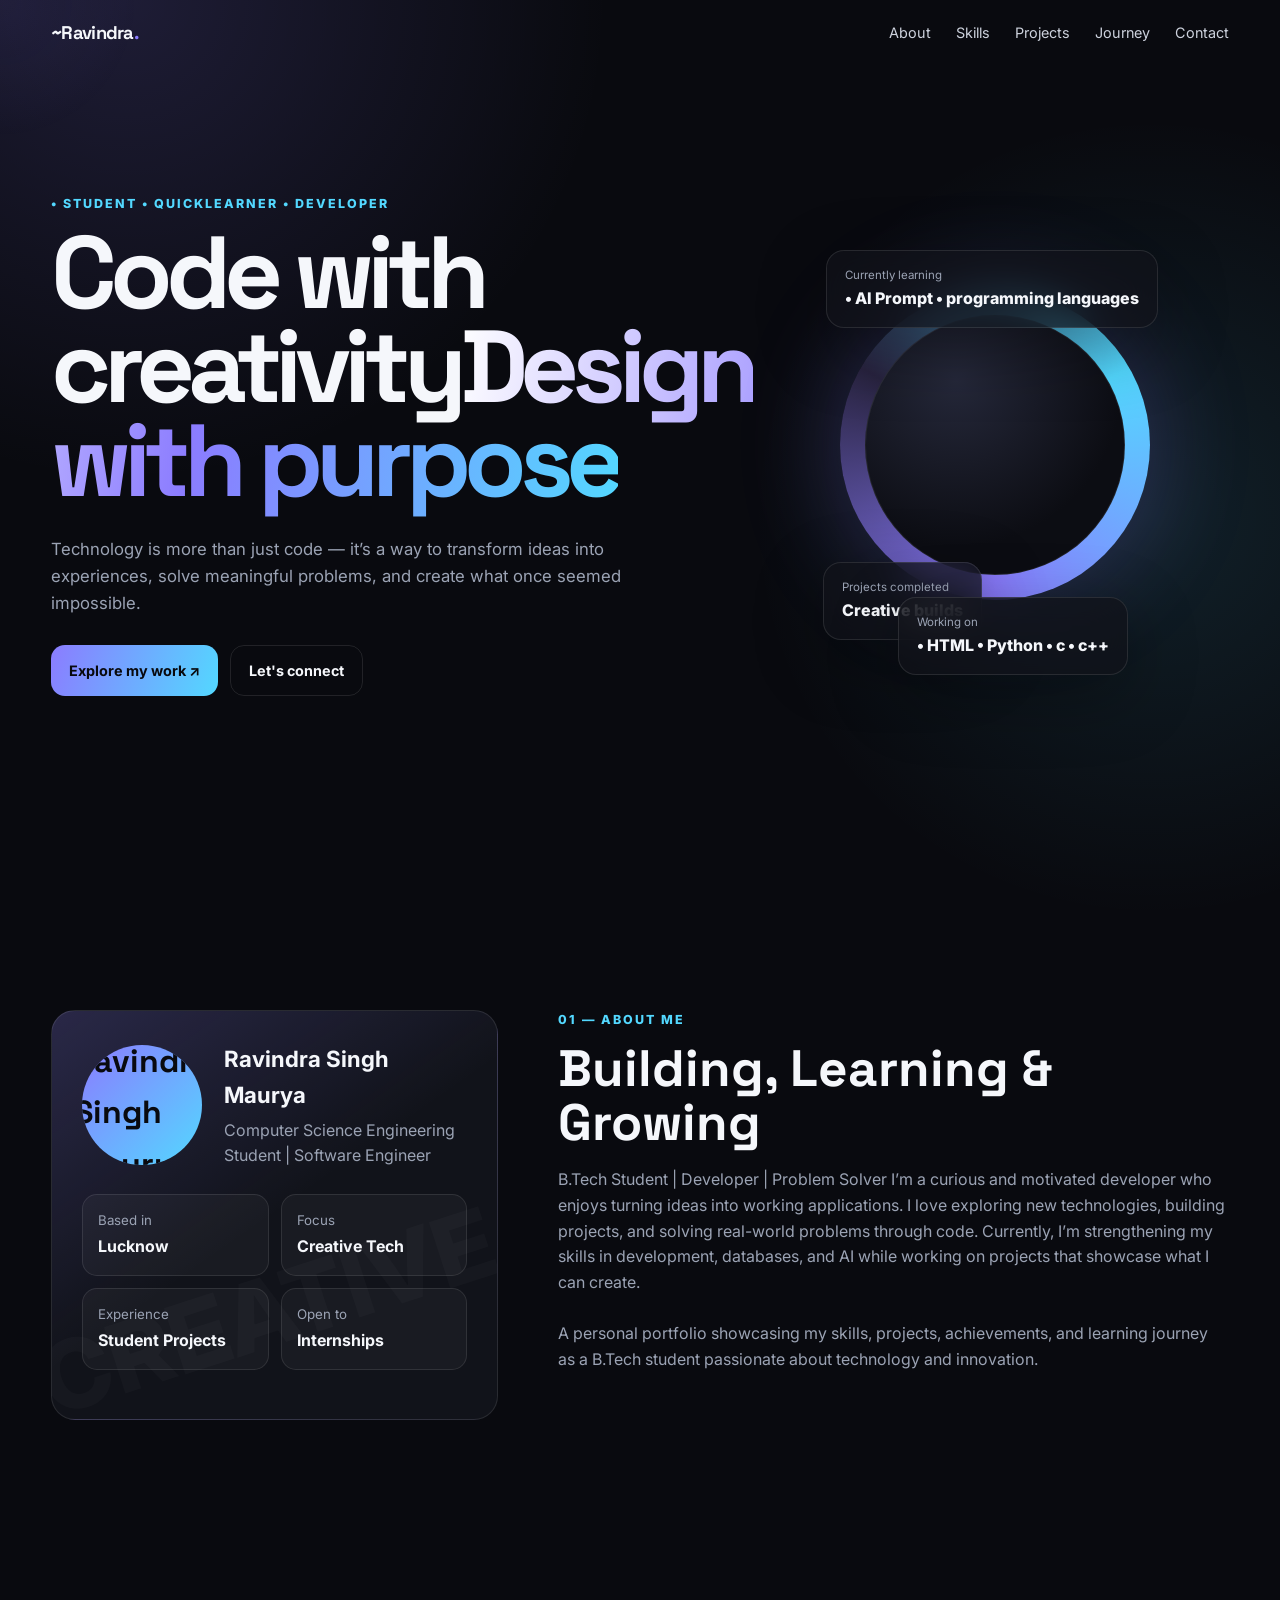
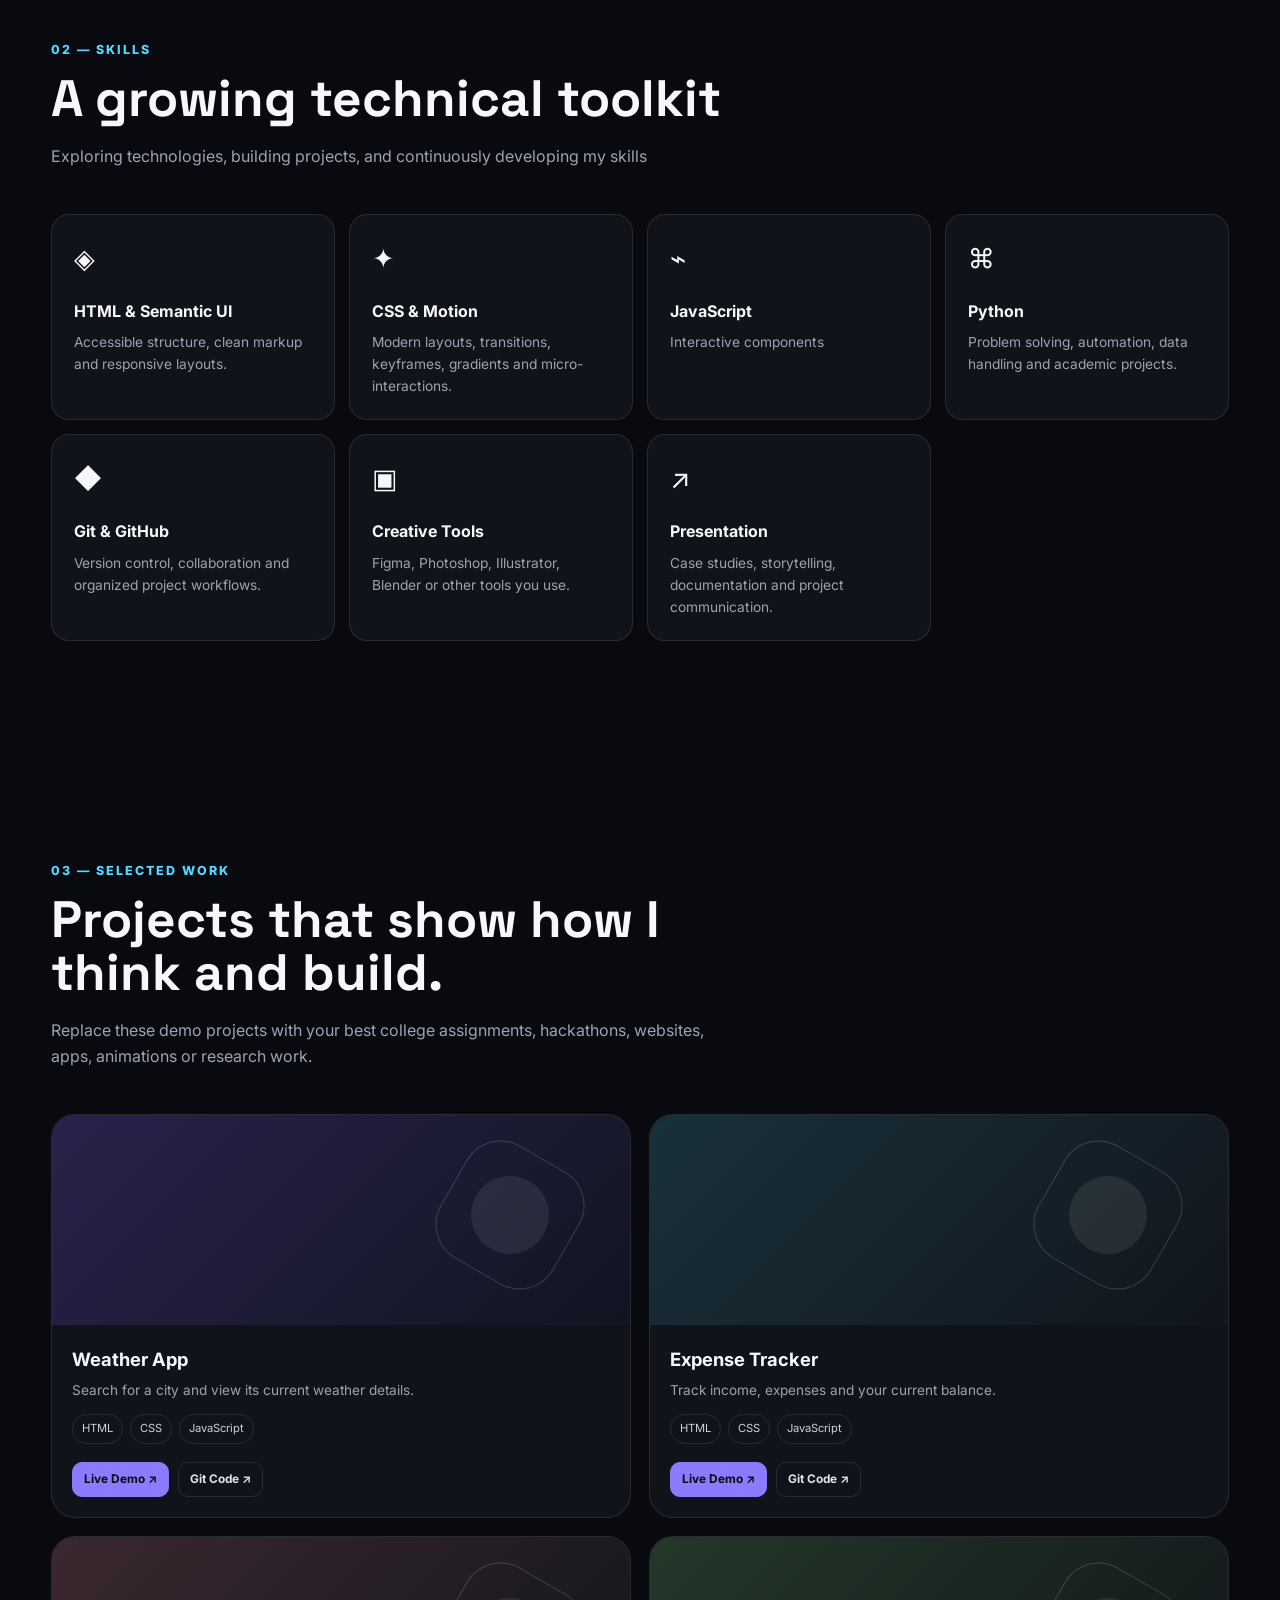
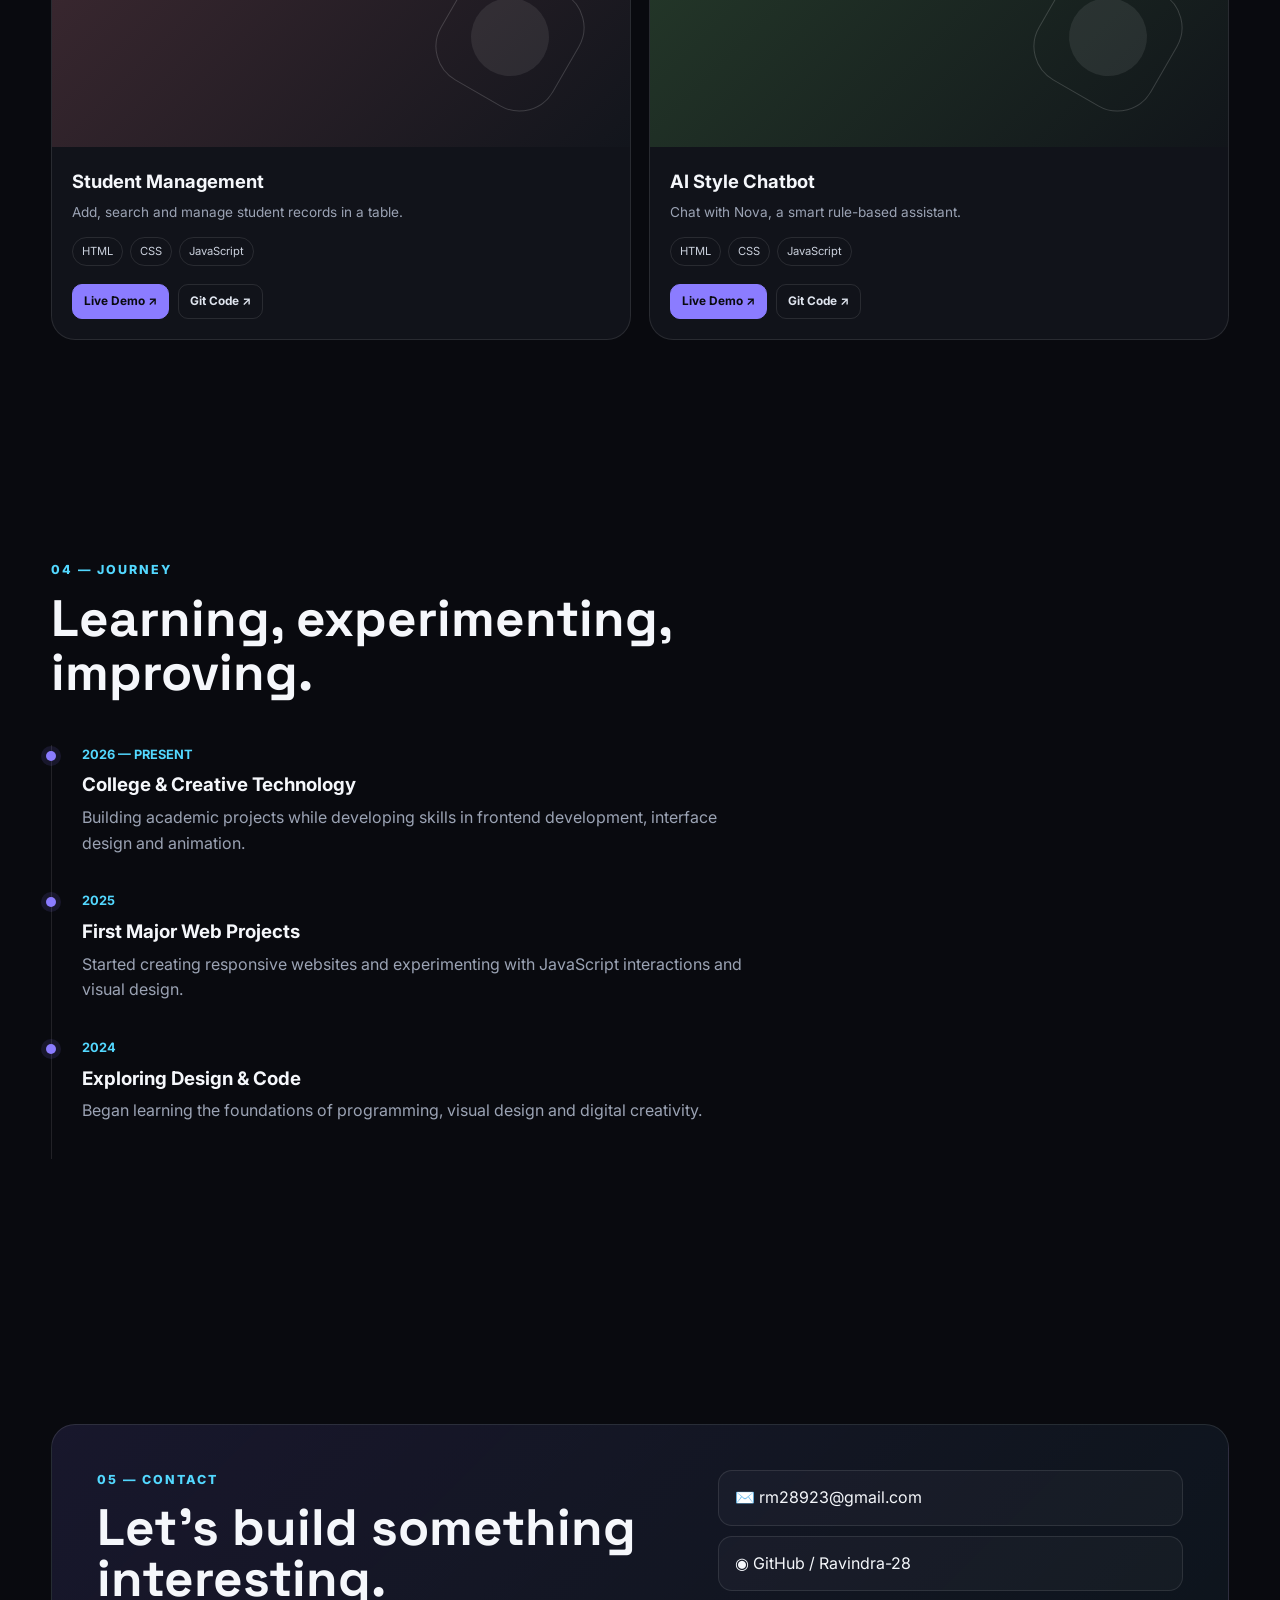
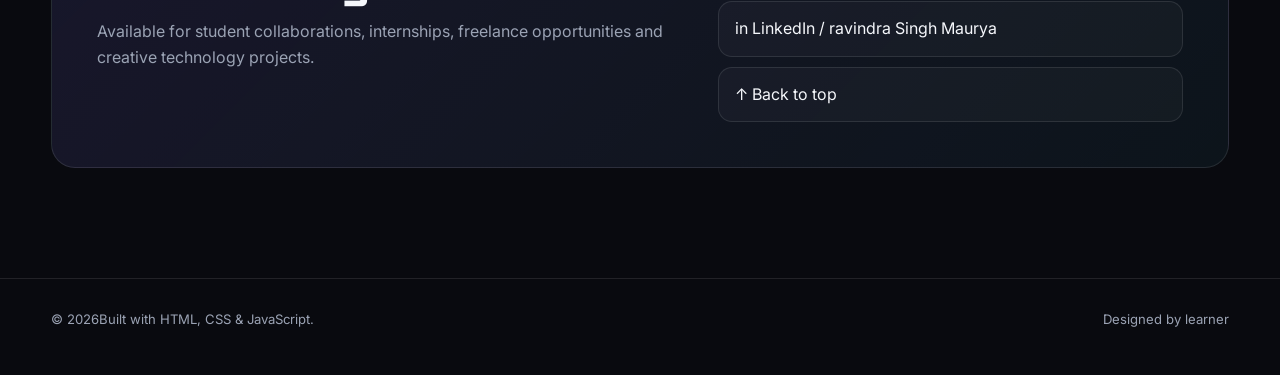
==== commit cb4be166: "Place profile name beside photo" ====
--- a/MY portfolio.html
+++ b/MY portfolio.html
@@ -76,11 +76,15 @@
     <section class="section" id="about">
       <div class="container about-grid">
         <div class="profile-box reveal">
-          <div class="avatar">
-            <img class="profile-photo" src="portfolio.jpeg" alt="Ravindra Singh Maurya">
-          </div>
-          <h3>Ravindra Singh Maurya</h3>
-          <p>Computer Science Engineering Student | Software Engineer</p>
+          <div class="profile-header">
+            <div class="avatar">
+              <img class="profile-photo" src="portfolio.jpeg" alt="Ravindra Singh Maurya">
+            </div>
+            <div class="profile-identity">
+              <h3>Ravindra Singh Maurya</h3>
+              <p>Computer Science Engineering Student | Software Engineer</p>
+            </div>
+          </div>
 
           <div class="facts">
             <div class="fact">
--- a/my_portfolio.css
+++ b/my_portfolio.css
@@ -219,6 +219,11 @@
   bottom: 30px;
   left: -20px;
 }
+.profile-header {
+  display: flex;
+  align-items: center;
+  gap: 22px;
+}
 .avatar {
   width: 120px; height: 120px;
   border-radius: 50%;
@@ -231,8 +236,10 @@
   font-family: "Space Grotesk";
   font-size: 2rem;
   font-weight: 800;
-  margin-bottom: 25px;
-}
+  flex: 0 0 120px;
+  margin-bottom: 0;
+}
+.profile-identity { min-width: 0; }
 .profile-box h3 { font-size: 1.4rem; margin-bottom: 5px; }
 .profile-box p { color: var(--muted); }
 .facts {
@@ -447,6 +454,10 @@
   .orb { width: 230px; height: 230px; }
   .skills-grid { grid-template-columns: 1fr; }
   .facts { grid-template-columns: 1fr; }
+  .profile-header { align-items: flex-start; gap: 16px; }
+  .avatar { flex-basis: 88px; width: 88px; height: 88px; }
+  .profile-box h3 { font-size: 1.15rem; }
+  .profile-box p { font-size: .82rem; line-height: 1.4; }
   .contact-box { padding: 28px; }
   .footer-row { flex-direction: column; }
 }
